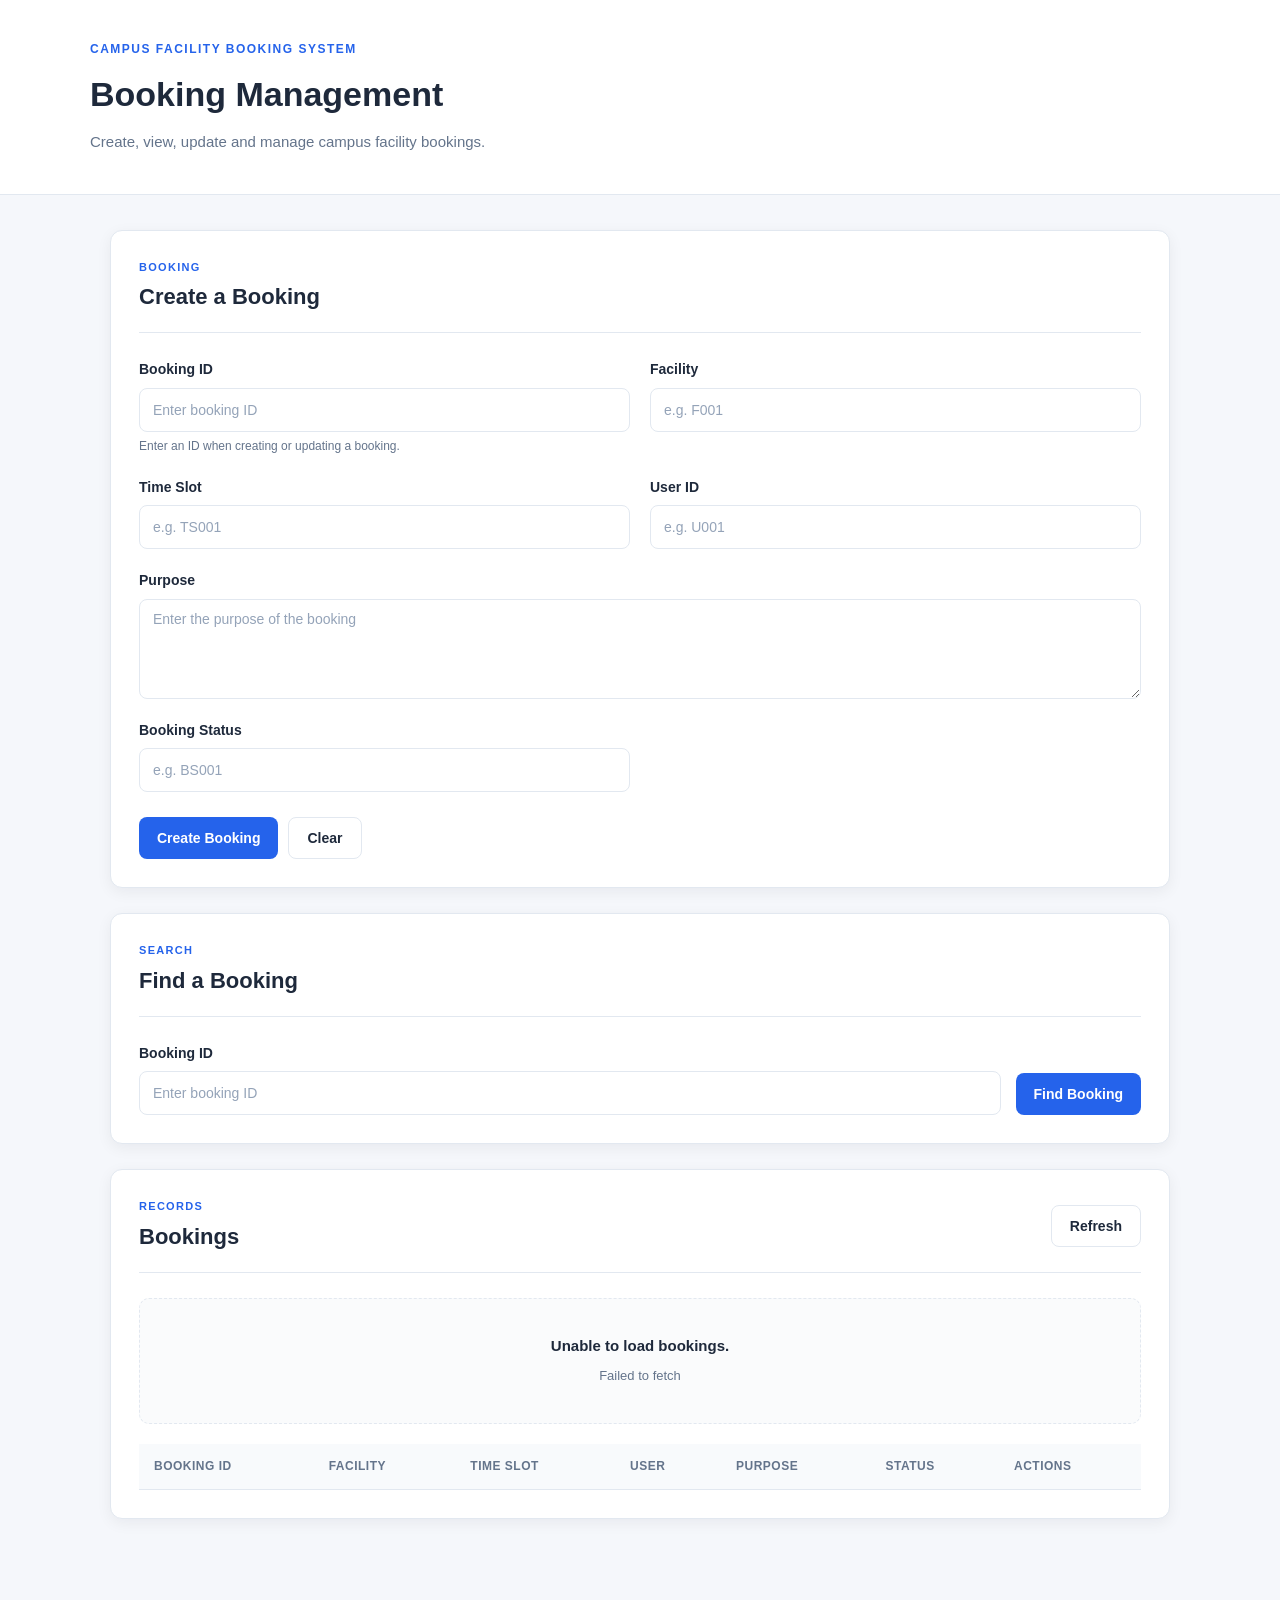
==== src/main/resources/static/booking.html @ ec916982 "Updated with Booking and Notification controller and controller test classes" ====
<!DOCTYPE html>
<html lang="en">

<head>
    <meta charset="UTF-8">
    <meta name="viewport" content="width=device-width, initial-scale=1.0">

    <title>Campus Facility Booking</title>

    <link rel="stylesheet" href="booking.css">
</head>

<body>

<!-- =========================================================
     HEADER
========================================================= -->

<header class="page-header">

    <div class="header-content">

        <div>
            <p class="eyebrow">CAMPUS FACILITY BOOKING SYSTEM</p>
            <h1>Booking Management</h1>
            <p class="subtitle">
                Create, view, update and manage campus facility bookings.
            </p>
        </div>

    </div>

</header>


<!-- =========================================================
     MAIN CONTENT
========================================================= -->

<main class="container">


    <!-- =====================================================
         CREATE / UPDATE BOOKING
    ====================================================== -->

    <section class="card">

        <div class="section-heading">

            <div>
                <p class="section-label">BOOKING</p>
                <h2 id="formTitle">Create a Booking</h2>
            </div>

            <button
                    type="button"
                    id="cancelEditButton"
                    class="secondary-button hidden">
                Cancel Edit
            </button>

        </div>


        <form id="bookingForm">

            <!-- Booking ID -->

            <div class="form-group">

                <label for="bookingId">
                    Booking ID
                </label>

                <input
                        type="text"
                        id="bookingId"
                        name="bookingId"
                        placeholder="Enter booking ID"
                        required>

                <small>
                    Enter an ID when creating or updating a booking.
                </small>

            </div>


            <!-- Facility ID -->

            <div class="form-group">

                <label for="facilityId">
                    Facility
                </label>

                <input
                        type="text"
                        id="facilityId"
                        name="facilityId"
                        placeholder="e.g. F001"
                        required>

            </div>


            <!-- Time Slot ID -->

            <div class="form-group">

                <label for="timeSlotId">
                    Time Slot
                </label>

                <input
                        type="text"
                        id="timeSlotId"
                        name="timeSlotId"
                        placeholder="e.g. TS001"
                        required>

            </div>


            <!-- User ID -->

            <div class="form-group">

                <label for="userId">
                    User ID
                </label>

                <input
                        type="text"
                        id="userId"
                        name="userId"
                        placeholder="e.g. U001"
                        required>

            </div>


            <!-- Purpose -->

            <div class="form-group">

                <label for="purpose">
                    Purpose
                </label>

                <textarea
                        id="purpose"
                        name="purpose"
                        rows="4"
                        placeholder="Enter the purpose of the booking"
                        required></textarea>

            </div>


            <!-- Booking Status -->

            <div class="form-group">

                <label for="bookingStatusId">
                    Booking Status
                </label>

                <input
                        type="text"
                        id="bookingStatusId"
                        name="bookingStatusId"
                        placeholder="e.g. BS001"
                        required>

            </div>


            <!-- Form buttons -->

            <div class="form-actions">

                <button
                        type="submit"
                        id="submitButton"
                        class="primary-button">
                    Create Booking
                </button>

                <button
                        type="button"
                        id="clearButton"
                        class="secondary-button">
                    Clear
                </button>

            </div>

        </form>

    </section>



    <!-- =====================================================
         FIND BOOKING
    ====================================================== -->

    <section class="card">

        <div class="section-heading">

            <div>
                <p class="section-label">SEARCH</p>
                <h2>Find a Booking</h2>
            </div>

        </div>


        <div class="search-row">

            <div class="form-group">

                <label for="searchBookingId">
                    Booking ID
                </label>

                <input
                        type="text"
                        id="searchBookingId"
                        placeholder="Enter booking ID">

            </div>

            <button
                    type="button"
                    id="searchButton"
                    class="primary-button">
                Find Booking
            </button>

        </div>

    </section>



    <!-- =====================================================
         BOOKING DETAILS
    ====================================================== -->

    <section
            id="bookingDetails"
            class="card hidden">

        <div class="section-heading">

            <div>
                <p class="section-label">BOOKING DETAILS</p>
                <h2>Selected Booking</h2>
            </div>

        </div>


        <div class="details-grid">

            <div class="detail-item">
                <span>Booking ID</span>
                <strong id="detailBookingId">-</strong>
            </div>

            <div class="detail-item">
                <span>Facility ID</span>
                <strong id="detailFacilityId">-</strong>
            </div>

            <div class="detail-item">
                <span>Time Slot ID</span>
                <strong id="detailTimeSlotId">-</strong>
            </div>

            <div class="detail-item">
                <span>User ID</span>
                <strong id="detailUserId">-</strong>
            </div>

            <div class="detail-item">
                <span>Purpose</span>
                <strong id="detailPurpose">-</strong>
            </div>

            <div class="detail-item">
                <span>Booking Status ID</span>
                <strong id="detailBookingStatusId">-</strong>
            </div>

        </div>

    </section>



    <!-- =====================================================
         ALL BOOKINGS
    ====================================================== -->

    <section class="card">

        <div class="section-heading">

            <div>
                <p class="section-label">RECORDS</p>
                <h2>Bookings</h2>
            </div>

            <button
                    type="button"
                    id="refreshButton"
                    class="secondary-button">
                Refresh
            </button>

        </div>


        <!-- Message displayed when there are no bookings -->

        <div
                id="emptyMessage"
                class="empty-message">

            <p>No booking selected.</p>

            <span>
                Use the form above to create a booking.
            </span>

        </div>


        <!-- Booking table -->

        <div class="table-container">

            <table>

                <thead>

                <tr>

                    <th>Booking ID</th>
                    <th>Facility</th>
                    <th>Time Slot</th>
                    <th>User</th>
                    <th>Purpose</th>
                    <th>Status</th>
                    <th>Actions</th>

                </tr>

                </thead>

                <tbody id="bookingTableBody">

                <!--
                    JavaScript will insert booking records here.
                -->

                </tbody>

            </table>

        </div>

    </section>



    <!-- =====================================================
         STATUS MESSAGE
    ====================================================== -->

    <div
            id="statusMessage"
            class="status-message hidden">

        <span id="statusText"></span>

    </div>


</main>


<!-- =========================================================
     JAVASCRIPT
========================================================= -->

<script src="booking.js"></script>

</body>

</html>
---- src/main/resources/static/booking.css ----
/* =========================================================
   GLOBAL RESET
========================================================= */

* {
    margin: 0;
    padding: 0;
    box-sizing: border-box;
}

:root {
    --primary: #2563eb;
    --primary-dark: #1d4ed8;
    --primary-light: #eff6ff;

    --success: #16a34a;
    --success-light: #f0fdf4;

    --danger: #dc2626;
    --danger-light: #fef2f2;

    --warning: #d97706;
    --warning-light: #fffbeb;

    --background: #f5f7fb;
    --card: #ffffff;

    --text: #1e293b;
    --text-light: #64748b;
    --border: #e2e8f0;

    --shadow: 0 4px 15px rgba(15, 23, 42, 0.06);
    --radius: 12px;
}

body {
    font-family: Arial, Helvetica, sans-serif;
    background: var(--background);
    color: var(--text);
    line-height: 1.6;
}


/* =========================================================
   HEADER
========================================================= */

.page-header {
    background: #ffffff;
    border-bottom: 1px solid var(--border);
    padding: 40px 20px;
}

.header-content {
    max-width: 1100px;
    margin: 0 auto;
}

.eyebrow {
    color: var(--primary);
    font-size: 12px;
    font-weight: 700;
    letter-spacing: 1.5px;
    margin-bottom: 8px;
}

.page-header h1 {
    font-size: 34px;
    font-weight: 700;
    color: var(--text);
    margin-bottom: 8px;
}

.subtitle {
    color: var(--text-light);
    font-size: 15px;
}


/* =========================================================
   MAIN CONTAINER
========================================================= */

.container {
    width: 100%;
    max-width: 1100px;
    margin: 0 auto;
    padding: 35px 20px 60px;
}


/* =========================================================
   CARDS
========================================================= */

.card {
    background: var(--card);
    border: 1px solid var(--border);
    border-radius: var(--radius);
    padding: 28px;
    margin-bottom: 25px;
    box-shadow: var(--shadow);
}


/* =========================================================
   SECTION HEADINGS
========================================================= */

.section-heading {
    display: flex;
    justify-content: space-between;
    align-items: center;
    gap: 20px;
    margin-bottom: 25px;
    padding-bottom: 18px;
    border-bottom: 1px solid var(--border);
}

.section-label {
    color: var(--primary);
    font-size: 11px;
    font-weight: 700;
    letter-spacing: 1.3px;
    margin-bottom: 3px;
}

.section-heading h2 {
    font-size: 22px;
    font-weight: 700;
    color: var(--text);
}


/* =========================================================
   FORM
========================================================= */

#bookingForm {
    display: grid;
    grid-template-columns: repeat(2, 1fr);
    gap: 20px;
}

.form-group {
    display: flex;
    flex-direction: column;
}

.form-group label {
    font-size: 14px;
    font-weight: 600;
    color: var(--text);
    margin-bottom: 7px;
}

.form-group input,
.form-group textarea {
    width: 100%;
    border: 1px solid var(--border);
    border-radius: 8px;
    padding: 11px 13px;
    font-size: 14px;
    font-family: inherit;
    color: var(--text);
    background: #ffffff;
    outline: none;
    transition: 0.2s ease;
}

.form-group input {
    height: 44px;
}

.form-group textarea {
    resize: vertical;
    min-height: 100px;
}

.form-group input::placeholder,
.form-group textarea::placeholder {
    color: #94a3b8;
}

.form-group input:focus,
.form-group textarea:focus {
    border-color: var(--primary);
    box-shadow: 0 0 0 3px rgba(37, 99, 235, 0.10);
}

.form-group small {
    color: var(--text-light);
    font-size: 12px;
    margin-top: 5px;
}


/* =========================================================
   MAKE PURPOSE FULL WIDTH
========================================================= */

#bookingForm .form-group:nth-child(5) {
    grid-column: 1 / -1;
}


/* =========================================================
   FORM ACTIONS
========================================================= */

.form-actions {
    grid-column: 1 / -1;

    display: flex;
    gap: 10px;
    margin-top: 5px;
}


/* =========================================================
   BUTTONS
========================================================= */

button {
    font-family: inherit;
    cursor: pointer;
    border: none;
}

.primary-button,
.secondary-button {
    min-height: 42px;
    padding: 0 18px;
    border-radius: 8px;
    font-size: 14px;
    font-weight: 600;
    transition: 0.2s ease;
}

.primary-button {
    background: var(--primary);
    color: white;
}

.primary-button:hover {
    background: var(--primary-dark);
    transform: translateY(-1px);
}

.secondary-button {
    background: #ffffff;
    color: var(--text);
    border: 1px solid var(--border);
}

.secondary-button:hover {
    background: #f8fafc;
    border-color: #cbd5e1;
}


/* =========================================================
   SEARCH
========================================================= */

.search-row {
    display: flex;
    align-items: flex-end;
    gap: 15px;
}

.search-row .form-group {
    flex: 1;
}

.search-row .primary-button {
    margin-bottom: 0;
    white-space: nowrap;
}


/* =========================================================
   BOOKING DETAILS
========================================================= */

.details-grid {
    display: grid;
    grid-template-columns: repeat(3, 1fr);
    gap: 15px;
}

.detail-item {
    background: #f8fafc;
    border: 1px solid var(--border);
    border-radius: 9px;
    padding: 17px;
    display: flex;
    flex-direction: column;
    gap: 5px;
}

.detail-item span {
    color: var(--text-light);
    font-size: 12px;
    font-weight: 600;
    text-transform: uppercase;
    letter-spacing: 0.5px;
}

.detail-item strong {
    color: var(--text);
    font-size: 15px;
    font-weight: 600;
    word-break: break-word;
}


/* =========================================================
   TABLE
========================================================= */

.table-container {
    width: 100%;
    overflow-x: auto;
}

table {
    width: 100%;
    border-collapse: collapse;
    min-width: 800px;
}

thead {
    background: #f8fafc;
}

th {
    text-align: left;
    padding: 13px 15px;
    font-size: 12px;
    text-transform: uppercase;
    letter-spacing: 0.5px;
    color: var(--text-light);
    font-weight: 700;
    border-bottom: 1px solid var(--border);
}

td {
    padding: 15px;
    font-size: 14px;
    color: var(--text);
    border-bottom: 1px solid var(--border);
    vertical-align: middle;
}

tbody tr {
    transition: background 0.15s ease;
}

tbody tr:hover {
    background: #f8fafc;
}

tbody tr:last-child td {
    border-bottom: none;
}


/* =========================================================
   TABLE ACTION BUTTONS
========================================================= */

table button {
    padding: 7px 11px;
    border-radius: 6px;
    font-size: 12px;
    font-weight: 600;
    margin-right: 5px;
}

.edit-button {
    background: var(--primary-light);
    color: var(--primary);
}

.edit-button:hover {
    background: #dbeafe;
}

.delete-button {
    background: var(--danger-light);
    color: var(--danger);
}

.delete-button:hover {
    background: #fee2e2;
}


/* =========================================================
   EMPTY MESSAGE
========================================================= */

.empty-message {
    text-align: center;
    padding: 35px 20px;
    border: 1px dashed var(--border);
    border-radius: 10px;
    background: #fafbfc;
    margin-bottom: 20px;
}

.empty-message p {
    color: var(--text);
    font-size: 15px;
    font-weight: 600;
    margin-bottom: 4px;
}

.empty-message span {
    color: var(--text-light);
    font-size: 13px;
}


/* =========================================================
   STATUS MESSAGE
========================================================= */

.status-message {
    padding: 14px 18px;
    border-radius: 8px;
    font-size: 14px;
    font-weight: 600;
    margin-top: 5px;
    border: 1px solid transparent;
}

.status-message.success {
    background: var(--success-light);
    color: var(--success);
    border-color: #bbf7d0;
}

.status-message.error {
    background: var(--danger-light);
    color: var(--danger);
    border-color: #fecaca;
}

.status-message.warning {
    background: var(--warning-light);
    color: var(--warning);
    border-color: #fde68a;
}


/* =========================================================
   HIDDEN ELEMENTS
========================================================= */

.hidden {
    display: none !important;
}


/* =========================================================
   EDIT MODE
========================================================= */

#cancelEditButton {
    color: var(--danger);
}

#cancelEditButton:hover {
    background: var(--danger-light);
    border-color: #fecaca;
}


/* =========================================================
   RESPONSIVE TABLET
========================================================= */

@media (max-width: 800px) {

    .page-header {
        padding: 30px 20px;
    }

    .page-header h1 {
        font-size: 28px;
    }

    #bookingForm {
        grid-template-columns: 1fr;
    }

    #bookingForm .form-group:nth-child(5) {
        grid-column: auto;
    }

    .form-actions {
        grid-column: auto;
    }

    .details-grid {
        grid-template-columns: repeat(2, 1fr);
    }

    .search-row {
        flex-direction: column;
        align-items: stretch;
    }

    .search-row .primary-button {
        width: 100%;
    }
}


/* =========================================================
   RESPONSIVE MOBILE
========================================================= */

@media (max-width: 550px) {

    .page-header {
        padding: 25px 15px;
    }

    .page-header h1 {
        font-size: 24px;
    }

    .subtitle {
        font-size: 13px;
    }

    .container {
        padding: 20px 15px 40px;
    }

    .card {
        padding: 20px;
        border-radius: 10px;
    }

    .section-heading {
        align-items: flex-start;
        flex-direction: column;
    }

    .section-heading h2 {
        font-size: 19px;
    }

    #cancelEditButton {
        width: 100%;
    }

    .form-actions {
        flex-direction: column;
    }

    .form-actions button {
        width: 100%;
    }

    .details-grid {
        grid-template-columns: 1fr;
    }

    .table-container {
        margin-left: -5px;
        margin-right: -5px;
    }
}
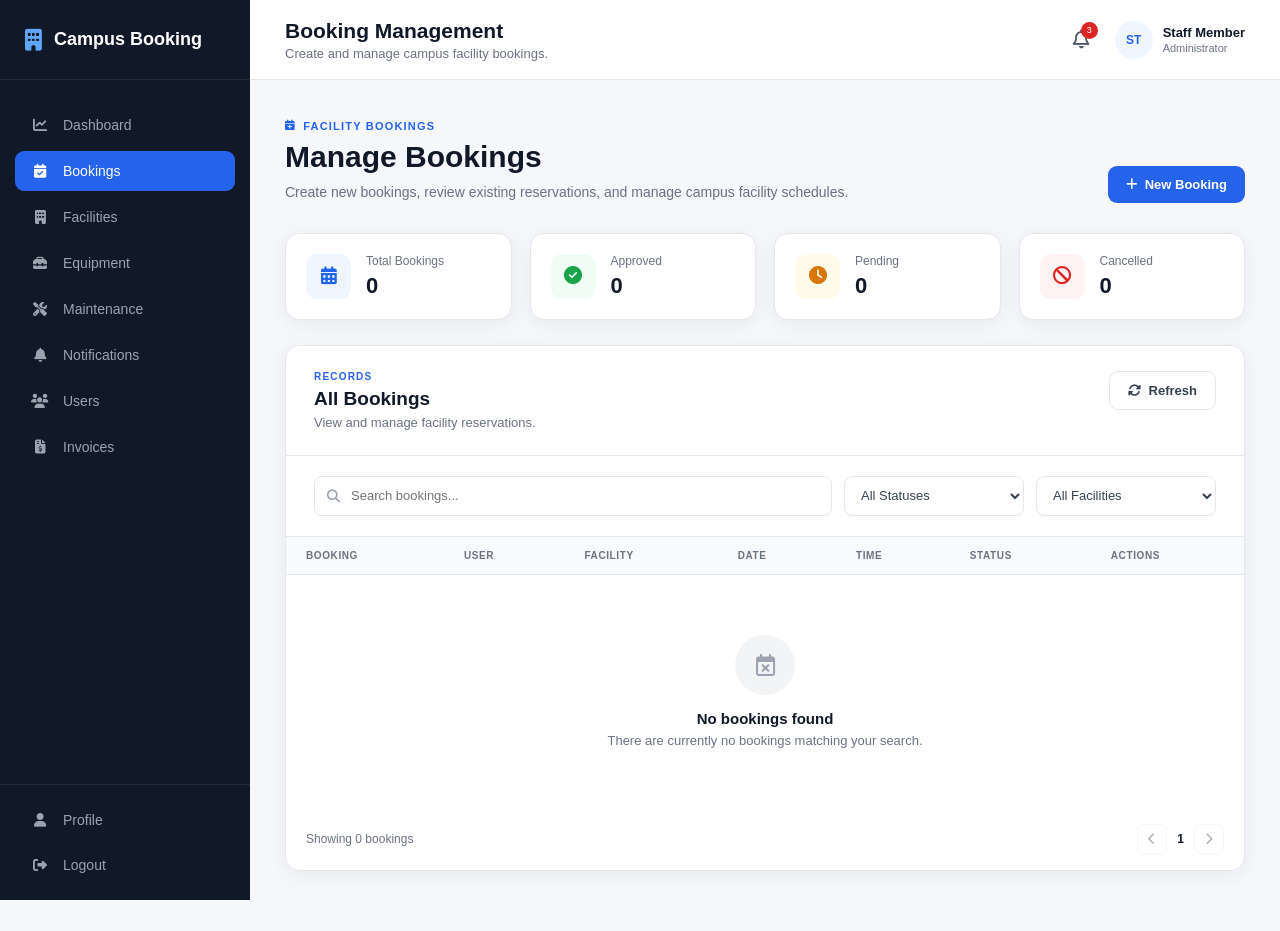
==== commit 90e78474: "updated with html pages" ====
--- a/src/main/resources/static/booking.html
+++ b/src/main/resources/static/booking.html
@@ -5,394 +5,902 @@
     <meta charset="UTF-8">
     <meta name="viewport" content="width=device-width, initial-scale=1.0">
 
-    <title>Campus Facility Booking</title>
+    <title>Booking Management | Campus Facility Booking</title>
 
     <link rel="stylesheet" href="booking.css">
+
+    <!-- Font Awesome -->
+    <link
+            rel="stylesheet"
+            href="https://cdnjs.cloudflare.com/ajax/libs/font-awesome/6.5.2/css/all.min.css">
 </head>
 
 <body>
 
+
 <!-- =========================================================
-     HEADER
+     SIDEBAR
 ========================================================= -->
 
-<header class="page-header">
-
-    <div class="header-content">
-
-        <div>
-            <p class="eyebrow">CAMPUS FACILITY BOOKING SYSTEM</p>
-            <h1>Booking Management</h1>
-            <p class="subtitle">
-                Create, view, update and manage campus facility bookings.
-            </p>
-        </div>
+<aside class="sidebar">
+
+    <div class="sidebar-logo">
+
+        <i class="fa-solid fa-building"></i>
+
+        <span>
+            Campus Booking
+        </span>
 
     </div>
 
-</header>
+
+    <nav class="sidebar-nav">
+
+        <a href="staff-dashboard.html">
+            <i class="fa-solid fa-chart-line"></i>
+            <span>Dashboard</span>
+        </a>
+
+        <a href="booking.html" class="active">
+            <i class="fa-solid fa-calendar-check"></i>
+            <span>Bookings</span>
+        </a>
+
+        <a href="facility.html">
+            <i class="fa-solid fa-building"></i>
+            <span>Facilities</span>
+        </a>
+
+        <a href="equipment.html">
+            <i class="fa-solid fa-toolbox"></i>
+            <span>Equipment</span>
+        </a>
+
+        <a href="maintenance.html">
+            <i class="fa-solid fa-screwdriver-wrench"></i>
+            <span>Maintenance</span>
+        </a>
+
+        <a href="notification.html">
+            <i class="fa-solid fa-bell"></i>
+            <span>Notifications</span>
+        </a>
+
+        <a href="user.html">
+            <i class="fa-solid fa-users"></i>
+            <span>Users</span>
+        </a>
+
+        <a href="invoice.html">
+
+            <i class="fa-solid fa-file-invoice-dollar"></i>
+
+            <span>Invoices</span>
+
+        </a>
+
+    </nav>
+
+
+    <div class="sidebar-bottom">
+
+        <a href="profile.html">
+            <i class="fa-solid fa-user"></i>
+            <span>Profile</span>
+        </a>
+
+        <a href="login.html" class="logout">
+            <i class="fa-solid fa-right-from-bracket"></i>
+            <span>Logout</span>
+        </a>
+
+    </div>
+
+</aside>
+
 
 
 <!-- =========================================================
      MAIN CONTENT
 ========================================================= -->
 
-<main class="container">
+<main class="main-content">
 
 
     <!-- =====================================================
-         CREATE / UPDATE BOOKING
+         TOP BAR
     ====================================================== -->
 
-    <section class="card">
-
-        <div class="section-heading">
-
-            <div>
-                <p class="section-label">BOOKING</p>
-                <h2 id="formTitle">Create a Booking</h2>
-            </div>
+    <header class="topbar">
+
+        <div class="topbar-left">
 
             <button
                     type="button"
-                    id="cancelEditButton"
-                    class="secondary-button hidden">
-                Cancel Edit
+                    id="mobileMenuBtn"
+                    class="mobile-menu-btn">
+
+                <i class="fa-solid fa-bars"></i>
+
             </button>
 
+
+            <div>
+
+                <h1>
+                    Booking Management
+                </h1>
+
+                <p>
+                    Create and manage campus facility bookings.
+                </p>
+
+            </div>
+
         </div>
 
 
-        <form id="bookingForm">
-
-            <!-- Booking ID -->
-
-            <div class="form-group">
-
-                <label for="bookingId">
-                    Booking ID
-                </label>
-
-                <input
-                        type="text"
-                        id="bookingId"
-                        name="bookingId"
-                        placeholder="Enter booking ID"
-                        required>
-
-                <small>
-                    Enter an ID when creating or updating a booking.
-                </small>
-
-            </div>
-
-
-            <!-- Facility ID -->
-
-            <div class="form-group">
-
-                <label for="facilityId">
-                    Facility
-                </label>
-
-                <input
-                        type="text"
-                        id="facilityId"
-                        name="facilityId"
-                        placeholder="e.g. F001"
-                        required>
-
-            </div>
-
-
-            <!-- Time Slot ID -->
-
-            <div class="form-group">
-
-                <label for="timeSlotId">
-                    Time Slot
-                </label>
-
-                <input
-                        type="text"
-                        id="timeSlotId"
-                        name="timeSlotId"
-                        placeholder="e.g. TS001"
-                        required>
-
-            </div>
-
-
-            <!-- User ID -->
-
-            <div class="form-group">
-
-                <label for="userId">
-                    User ID
-                </label>
-
-                <input
-                        type="text"
-                        id="userId"
-                        name="userId"
-                        placeholder="e.g. U001"
-                        required>
-
-            </div>
-
-
-            <!-- Purpose -->
-
-            <div class="form-group">
-
-                <label for="purpose">
-                    Purpose
-                </label>
-
-                <textarea
-                        id="purpose"
-                        name="purpose"
-                        rows="4"
-                        placeholder="Enter the purpose of the booking"
-                        required></textarea>
-
-            </div>
-
-
-            <!-- Booking Status -->
-
-            <div class="form-group">
-
-                <label for="bookingStatusId">
-                    Booking Status
-                </label>
-
-                <input
-                        type="text"
-                        id="bookingStatusId"
-                        name="bookingStatusId"
-                        placeholder="e.g. BS001"
-                        required>
-
-            </div>
-
-
-            <!-- Form buttons -->
-
-            <div class="form-actions">
-
-                <button
-                        type="submit"
-                        id="submitButton"
-                        class="primary-button">
-                    Create Booking
-                </button>
+        <div class="topbar-actions">
+
+            <button
+                    type="button"
+                    class="notification-icon"
+                    onclick="window.location.href='notification.html'">
+
+                <i class="fa-regular fa-bell"></i>
+
+                <span class="notification-count">
+                    3
+                </span>
+
+            </button>
+
+
+            <div class="staff-profile">
+
+                <div class="staff-avatar">
+                    ST
+                </div>
+
+                <div class="staff-info">
+
+                    <strong>
+                        Staff Member
+                    </strong>
+
+                    <span>
+                        Administrator
+                    </span>
+
+                </div>
+
+            </div>
+
+        </div>
+
+    </header>
+
+
+
+    <!-- =====================================================
+         PAGE
+    ====================================================== -->
+
+    <section class="booking-page">
+
+
+        <!-- =================================================
+             PAGE HEADER
+        ================================================== -->
+
+        <div class="page-header">
+
+            <div>
+
+                <span class="page-eyebrow">
+
+                    <i class="fa-solid fa-calendar-plus"></i>
+
+                    FACILITY BOOKINGS
+
+                </span>
+
+                <h2>
+                    Manage Bookings
+                </h2>
+
+                <p>
+                    Create new bookings, review existing reservations,
+                    and manage campus facility schedules.
+                </p>
+
+            </div>
+
+
+            <button
+                    type="button"
+                    id="newBookingBtn"
+                    class="primary-btn">
+
+                <i class="fa-solid fa-plus"></i>
+
+                New Booking
+
+            </button>
+
+        </div>
+
+
+
+        <!-- =================================================
+             STATISTICS
+        ================================================== -->
+
+        <div class="booking-stats">
+
+            <div class="stat-card">
+
+                <div class="stat-icon blue">
+
+                    <i class="fa-solid fa-calendar-days"></i>
+
+                </div>
+
+                <div>
+
+                    <span>Total Bookings</span>
+
+                    <strong id="totalBookings">
+                        0
+                    </strong>
+
+                </div>
+
+            </div>
+
+
+            <div class="stat-card">
+
+                <div class="stat-icon green">
+
+                    <i class="fa-solid fa-circle-check"></i>
+
+                </div>
+
+                <div>
+
+                    <span>Approved</span>
+
+                    <strong id="approvedBookings">
+                        0
+                    </strong>
+
+                </div>
+
+            </div>
+
+
+            <div class="stat-card">
+
+                <div class="stat-icon orange">
+
+                    <i class="fa-solid fa-clock"></i>
+
+                </div>
+
+                <div>
+
+                    <span>Pending</span>
+
+                    <strong id="pendingBookings">
+                        0
+                    </strong>
+
+                </div>
+
+            </div>
+
+
+            <div class="stat-card">
+
+                <div class="stat-icon red">
+
+                    <i class="fa-solid fa-ban"></i>
+
+                </div>
+
+                <div>
+
+                    <span>Cancelled</span>
+
+                    <strong id="cancelledBookings">
+                        0
+                    </strong>
+
+                </div>
+
+            </div>
+
+        </div>
+
+
+
+        <!-- =================================================
+             CREATE BOOKING FORM
+        ================================================== -->
+
+        <section
+                id="bookingFormSection"
+                class="booking-card hidden">
+
+            <div class="card-header">
+
+                <div>
+
+                    <span class="card-eyebrow">
+                        NEW RESERVATION
+                    </span>
+
+                    <h3 id="formTitle">
+                        Create a Booking
+                    </h3>
+
+                    <p>
+                        Complete the details below to reserve a facility.
+                    </p>
+
+                </div>
+
 
                 <button
                         type="button"
-                        id="clearButton"
-                        class="secondary-button">
-                    Clear
+                        id="closeFormBtn"
+                        class="close-btn">
+
+                    <i class="fa-solid fa-xmark"></i>
+
                 </button>
 
             </div>
 
-        </form>
+
+            <form id="bookingForm">
+
+
+                <!-- =========================================
+                     USER
+                ========================================== -->
+
+                <div class="form-group">
+
+                    <label for="userId">
+                        Booking For
+                        <span>*</span>
+                    </label>
+
+                    <select
+                            id="userId"
+                            name="userId"
+                            required>
+
+                        <option value="">
+                            Select a user
+                        </option>
+
+                        <!--
+                            JavaScript will populate users
+                            from the backend.
+                        -->
+
+                    </select>
+
+                    <small>
+                        Select the student or staff member making the booking.
+                    </small>
+
+                </div>
+
+
+
+                <!-- =========================================
+                     FACILITY
+                ========================================== -->
+
+                <div class="form-group">
+
+                    <label for="facilityId">
+                        Facility
+                        <span>*</span>
+                    </label>
+
+                    <select
+                            id="facilityId"
+                            name="facilityId"
+                            required>
+
+                        <option value="">
+                            Select a facility
+                        </option>
+
+                    </select>
+
+                </div>
+
+
+
+                <!-- =========================================
+                     DATE
+                ========================================== -->
+
+                <div class="form-group">
+
+                    <label for="bookingDate">
+                        Date
+                        <span>*</span>
+                    </label>
+
+                    <input
+                            type="date"
+                            id="bookingDate"
+                            name="bookingDate"
+                            required>
+
+                </div>
+
+
+
+                <!-- =========================================
+                     TIME SLOT
+                ========================================== -->
+
+                <div class="form-group">
+
+                    <label for="timeSlotId">
+                        Time Slot
+                        <span>*</span>
+                    </label>
+
+                    <select
+                            id="timeSlotId"
+                            name="timeSlotId"
+                            required>
+
+                        <option value="">
+                            Select a time slot
+                        </option>
+
+                    </select>
+
+                    <small>
+                        Available time slots will appear here.
+                    </small>
+
+                </div>
+
+
+
+                <!-- =========================================
+                     PURPOSE
+                ========================================== -->
+
+                <div class="form-group full-width">
+
+                    <label for="purpose">
+                        Purpose of Booking
+                        <span>*</span>
+                    </label>
+
+                    <textarea
+                            id="purpose"
+                            name="purpose"
+                            rows="4"
+                            maxlength="500"
+                            placeholder="Explain the purpose of this booking..."
+                            required></textarea>
+
+                    <small
+                            id="purposeCount">
+                        0 / 500
+                    </small>
+
+                </div>
+
+
+
+                <!-- =========================================
+                     ACTIONS
+                ========================================== -->
+
+                <div class="form-actions">
+
+                    <button
+                            type="button"
+                            id="cancelBookingBtn"
+                            class="secondary-btn">
+
+                        Cancel
+
+                    </button>
+
+
+                    <button
+                            type="submit"
+                            id="submitBookingBtn"
+                            class="primary-btn">
+
+                        <i class="fa-solid fa-calendar-check"></i>
+
+                        Create Booking
+
+                    </button>
+
+                </div>
+
+            </form>
+
+        </section>
+
+
+
+        <!-- =================================================
+             BOOKINGS LIST
+        ================================================== -->
+
+        <section class="booking-card">
+
+
+            <!-- Card header -->
+
+            <div class="card-header booking-list-header">
+
+                <div>
+
+                    <span class="card-eyebrow">
+                        RECORDS
+                    </span>
+
+                    <h3>
+                        All Bookings
+                    </h3>
+
+                    <p>
+                        View and manage facility reservations.
+                    </p>
+
+                </div>
+
+
+                <button
+                        type="button"
+                        id="refreshBtn"
+                        class="secondary-btn">
+
+                    <i class="fa-solid fa-rotate"></i>
+
+                    Refresh
+
+                </button>
+
+            </div>
+
+
+
+            <!-- Filters -->
+
+            <div class="booking-filters">
+
+                <div class="search-box">
+
+                    <i class="fa-solid fa-magnifying-glass"></i>
+
+                    <input
+                            type="text"
+                            id="bookingSearch"
+                            placeholder="Search bookings...">
+
+                </div>
+
+
+                <select id="statusFilter">
+
+                    <option value="all">
+                        All Statuses
+                    </option>
+
+                    <option value="approved">
+                        Approved
+                    </option>
+
+                    <option value="pending">
+                        Pending
+                    </option>
+
+                    <option value="cancelled">
+                        Cancelled
+                    </option>
+
+                </select>
+
+
+                <select id="facilityFilter">
+
+                    <option value="all">
+                        All Facilities
+                    </option>
+
+                </select>
+
+            </div>
+
+
+
+            <!-- Table -->
+
+            <div class="table-container">
+
+                <table class="booking-table">
+
+                    <thead>
+
+                    <tr>
+
+                        <th>
+                            Booking
+                        </th>
+
+                        <th>
+                            User
+                        </th>
+
+                        <th>
+                            Facility
+                        </th>
+
+                        <th>
+                            Date
+                        </th>
+
+                        <th>
+                            Time
+                        </th>
+
+                        <th>
+                            Status
+                        </th>
+
+                        <th>
+                            Actions
+                        </th>
+
+                    </tr>
+
+                    </thead>
+
+
+                    <tbody id="bookingTableBody">
+
+                    <!-- JavaScript inserts bookings here -->
+
+                    </tbody>
+
+                </table>
+
+
+                <!-- Empty state -->
+
+                <div
+                        id="emptyState"
+                        class="empty-state">
+
+                    <div class="empty-icon">
+
+                        <i class="fa-regular fa-calendar-xmark"></i>
+
+                    </div>
+
+                    <h4>
+                        No bookings found
+                    </h4>
+
+                    <p>
+                        There are currently no bookings matching your search.
+                    </p>
+
+                </div>
+
+            </div>
+
+
+
+            <!-- Table footer -->
+
+            <div class="table-footer">
+
+                <span id="bookingCount">
+                    Showing 0 bookings
+                </span>
+
+
+                <div class="pagination">
+
+                    <button
+                            type="button"
+                            id="previousPage"
+                            class="pagination-btn"
+                            disabled>
+
+                        <i class="fa-solid fa-chevron-left"></i>
+
+                    </button>
+
+
+                    <span id="currentPage">
+                        1
+                    </span>
+
+
+                    <button
+                            type="button"
+                            id="nextPage"
+                            class="pagination-btn"
+                            disabled>
+
+                        <i class="fa-solid fa-chevron-right"></i>
+
+                    </button>
+
+                </div>
+
+            </div>
+
+        </section>
+
 
     </section>
 
-
-
-    <!-- =====================================================
-         FIND BOOKING
-    ====================================================== -->
-
-    <section class="card">
-
-        <div class="section-heading">
+</main>
+
+
+
+<!-- =========================================================
+     VIEW BOOKING MODAL
+========================================================= -->
+
+<div
+        id="viewBookingModal"
+        class="modal-overlay">
+
+    <div class="booking-modal">
+
+
+        <div class="modal-header">
 
             <div>
-                <p class="section-label">SEARCH</p>
-                <h2>Find a Booking</h2>
-            </div>
-
-        </div>
-
-
-        <div class="search-row">
-
-            <div class="form-group">
-
-                <label for="searchBookingId">
-                    Booking ID
-                </label>
-
-                <input
-                        type="text"
-                        id="searchBookingId"
-                        placeholder="Enter booking ID">
-
-            </div>
+
+                <span class="card-eyebrow">
+                    BOOKING DETAILS
+                </span>
+
+                <h3>
+                    Booking Information
+                </h3>
+
+            </div>
+
 
             <button
                     type="button"
-                    id="searchButton"
-                    class="primary-button">
-                Find Booking
+                    id="closeViewModalBtn"
+                    class="close-btn">
+
+                <i class="fa-solid fa-xmark"></i>
+
             </button>
 
         </div>
 
-    </section>
-
-
-
-    <!-- =====================================================
-         BOOKING DETAILS
-    ====================================================== -->
-
-    <section
-            id="bookingDetails"
-            class="card hidden">
-
-        <div class="section-heading">
-
-            <div>
-                <p class="section-label">BOOKING DETAILS</p>
-                <h2>Selected Booking</h2>
-            </div>
+
+        <div class="booking-details">
+
+
+            <div class="detail-item">
+
+                <span>
+                    Booking ID
+                </span>
+
+                <strong id="viewBookingId">
+                    -
+                </strong>
+
+            </div>
+
+
+            <div class="detail-item">
+
+                <span>
+                    User
+                </span>
+
+                <strong id="viewUser">
+                    -
+                </strong>
+
+            </div>
+
+
+            <div class="detail-item">
+
+                <span>
+                    Facility
+                </span>
+
+                <strong id="viewFacility">
+                    -
+                </strong>
+
+            </div>
+
+
+            <div class="detail-item">
+
+                <span>
+                    Date
+                </span>
+
+                <strong id="viewDate">
+                    -
+                </strong>
+
+            </div>
+
+
+            <div class="detail-item">
+
+                <span>
+                    Time
+                </span>
+
+                <strong id="viewTime">
+                    -
+                </strong>
+
+            </div>
+
+
+            <div class="detail-item">
+
+                <span>
+                    Status
+                </span>
+
+                <strong id="viewStatus">
+                    -
+                </strong>
+
+            </div>
+
+
+            <div class="detail-purpose">
+
+                <span>
+                    Purpose
+                </span>
+
+                <p id="viewPurpose">
+                    -
+                </p>
+
+            </div>
+
 
         </div>
 
-
-        <div class="details-grid">
-
-            <div class="detail-item">
-                <span>Booking ID</span>
-                <strong id="detailBookingId">-</strong>
-            </div>
-
-            <div class="detail-item">
-                <span>Facility ID</span>
-                <strong id="detailFacilityId">-</strong>
-            </div>
-
-            <div class="detail-item">
-                <span>Time Slot ID</span>
-                <strong id="detailTimeSlotId">-</strong>
-            </div>
-
-            <div class="detail-item">
-                <span>User ID</span>
-                <strong id="detailUserId">-</strong>
-            </div>
-
-            <div class="detail-item">
-                <span>Purpose</span>
-                <strong id="detailPurpose">-</strong>
-            </div>
-
-            <div class="detail-item">
-                <span>Booking Status ID</span>
-                <strong id="detailBookingStatusId">-</strong>
-            </div>
-
-        </div>
-
-    </section>
-
-
-
-    <!-- =====================================================
-         ALL BOOKINGS
-    ====================================================== -->
-
-    <section class="card">
-
-        <div class="section-heading">
-
-            <div>
-                <p class="section-label">RECORDS</p>
-                <h2>Bookings</h2>
-            </div>
-
-            <button
-                    type="button"
-                    id="refreshButton"
-                    class="secondary-button">
-                Refresh
-            </button>
-
-        </div>
-
-
-        <!-- Message displayed when there are no bookings -->
-
-        <div
-                id="emptyMessage"
-                class="empty-message">
-
-            <p>No booking selected.</p>
-
-            <span>
-                Use the form above to create a booking.
-            </span>
-
-        </div>
-
-
-        <!-- Booking table -->
-
-        <div class="table-container">
-
-            <table>
-
-                <thead>
-
-                <tr>
-
-                    <th>Booking ID</th>
-                    <th>Facility</th>
-                    <th>Time Slot</th>
-                    <th>User</th>
-                    <th>Purpose</th>
-                    <th>Status</th>
-                    <th>Actions</th>
-
-                </tr>
-
-                </thead>
-
-                <tbody id="bookingTableBody">
-
-                <!--
-                    JavaScript will insert booking records here.
-                -->
-
-                </tbody>
-
-            </table>
-
-        </div>
-
-    </section>
-
-
-
-    <!-- =====================================================
-         STATUS MESSAGE
-    ====================================================== -->
-
-    <div
-            id="statusMessage"
-            class="status-message hidden">
-
-        <span id="statusText"></span>
-
     </div>
 
-
-</main>
+</div>
+
 
 
 <!-- =========================================================
--- a/src/main/resources/static/booking.css
+++ b/src/main/resources/static/booking.css
@@ -1,5 +1,5 @@
 /* =========================================================
-   GLOBAL RESET
+   RESET
 ========================================================= */
 
 * {
@@ -8,7 +8,40 @@
     box-sizing: border-box;
 }
 
+html {
+    scroll-behavior: smooth;
+}
+
+body {
+    font-family: "Segoe UI", Arial, sans-serif;
+    background: #f5f7fb;
+    color: #1f2937;
+    min-height: 100vh;
+}
+
+button,
+input,
+select,
+textarea {
+    font: inherit;
+}
+
+button {
+    cursor: pointer;
+}
+
+a {
+    text-decoration: none;
+    color: inherit;
+}
+
+
+/* =========================================================
+   VARIABLES
+========================================================= */
+
 :root {
+
     --primary: #2563eb;
     --primary-dark: #1d4ed8;
     --primary-light: #eff6ff;
@@ -16,563 +49,1476 @@
     --success: #16a34a;
     --success-light: #f0fdf4;
 
+    --warning: #d97706;
+    --warning-light: #fffbeb;
+
     --danger: #dc2626;
     --danger-light: #fef2f2;
 
-    --warning: #d97706;
-    --warning-light: #fffbeb;
+    --sidebar: #111827;
+    --sidebar-hover: #1f2937;
+
+    --white: #ffffff;
 
     --background: #f5f7fb;
-    --card: #ffffff;
-
-    --text: #1e293b;
-    --text-light: #64748b;
-    --border: #e2e8f0;
-
-    --shadow: 0 4px 15px rgba(15, 23, 42, 0.06);
-    --radius: 12px;
-}
-
-body {
-    font-family: Arial, Helvetica, sans-serif;
-    background: var(--background);
-    color: var(--text);
-    line-height: 1.6;
-}
-
-
-/* =========================================================
-   HEADER
-========================================================= */
-
-.page-header {
-    background: #ffffff;
+    --border: #e5e7eb;
+
+    --text-dark: #111827;
+    --text: #374151;
+    --text-light: #6b7280;
+
+    --shadow:
+        0 4px 20px rgba(15, 23, 42, 0.06);
+
+    --radius: 14px;
+}
+
+
+/* =========================================================
+   SIDEBAR
+========================================================= */
+
+.sidebar {
+    position: fixed;
+    left: 0;
+    top: 0;
+
+    width: 250px;
+    height: 100vh;
+
+    background: var(--sidebar);
+    color: white;
+
+    display: flex;
+    flex-direction: column;
+
+    z-index: 1000;
+}
+
+
+/* Logo */
+
+.sidebar-logo {
+    height: 80px;
+
+    display: flex;
+    align-items: center;
+
+    gap: 12px;
+
+    padding: 0 25px;
+
+    font-size: 18px;
+    font-weight: 700;
+
+    border-bottom: 1px solid rgba(255, 255, 255, 0.08);
+}
+
+.sidebar-logo i {
+    font-size: 22px;
+    color: #60a5fa;
+}
+
+
+/* Navigation */
+
+.sidebar-nav {
+    padding: 25px 15px;
+
+    display: flex;
+    flex-direction: column;
+
+    gap: 6px;
+}
+
+.sidebar-nav a,
+.sidebar-bottom a {
+
+    display: flex;
+    align-items: center;
+
+    gap: 13px;
+
+    padding: 12px 15px;
+
+    border-radius: 9px;
+
+    color: #9ca3af;
+
+    font-size: 14px;
+
+    transition: 0.2s ease;
+}
+
+.sidebar-nav a:hover,
+.sidebar-bottom a:hover {
+
+    background: var(--sidebar-hover);
+
+    color: white;
+}
+
+.sidebar-nav a.active {
+
+    background: var(--primary);
+
+    color: white;
+}
+
+.sidebar-nav i,
+.sidebar-bottom i {
+    width: 20px;
+    text-align: center;
+}
+
+
+/* Sidebar bottom */
+
+.sidebar-bottom {
+
+    margin-top: auto;
+
+    padding: 15px;
+
+    border-top: 1px solid rgba(255, 255, 255, 0.08);
+
+    display: flex;
+    flex-direction: column;
+
+    gap: 5px;
+}
+
+.sidebar-bottom .logout:hover {
+    background: rgba(220, 38, 38, 0.15);
+    color: #f87171;
+}
+
+
+/* =========================================================
+   MAIN CONTENT
+========================================================= */
+
+.main-content {
+
+    margin-left: 250px;
+
+    min-height: 100vh;
+}
+
+
+/* =========================================================
+   TOPBAR
+========================================================= */
+
+.topbar {
+
+    height: 80px;
+
+    background: white;
+
     border-bottom: 1px solid var(--border);
-    padding: 40px 20px;
-}
-
-.header-content {
-    max-width: 1100px;
-    margin: 0 auto;
-}
-
-.eyebrow {
+
+    padding: 0 35px;
+
+    display: flex;
+    align-items: center;
+    justify-content: space-between;
+}
+
+.topbar-left {
+    display: flex;
+    align-items: center;
+
+    gap: 15px;
+}
+
+.topbar-left h1 {
+
+    font-size: 21px;
+
+    color: var(--text-dark);
+
+    margin-bottom: 3px;
+}
+
+.topbar-left p {
+
+    font-size: 13px;
+
+    color: var(--text-light);
+}
+
+
+/* Topbar actions */
+
+.topbar-actions {
+
+    display: flex;
+    align-items: center;
+
+    gap: 25px;
+}
+
+
+/* Notification */
+
+.notification-icon {
+
+    position: relative;
+
+    border: none;
+
+    background: transparent;
+
+    color: #4b5563;
+
+    font-size: 19px;
+}
+
+.notification-count {
+
+    position: absolute;
+
+    top: -7px;
+    right: -8px;
+
+    width: 17px;
+    height: 17px;
+
+    display: flex;
+    align-items: center;
+    justify-content: center;
+
+    background: var(--danger);
+
+    color: white;
+
+    font-size: 9px;
+
+    border-radius: 50%;
+}
+
+
+/* Profile */
+
+.staff-profile {
+
+    display: flex;
+    align-items: center;
+
+    gap: 10px;
+}
+
+.staff-avatar {
+
+    width: 38px;
+    height: 38px;
+
+    border-radius: 50%;
+
+    background: var(--primary-light);
+
     color: var(--primary);
+
+    display: flex;
+    align-items: center;
+    justify-content: center;
+
     font-size: 12px;
     font-weight: 700;
-    letter-spacing: 1.5px;
+}
+
+.staff-info {
+
+    display: flex;
+    flex-direction: column;
+}
+
+.staff-info strong {
+
+    font-size: 13px;
+
+    color: var(--text-dark);
+}
+
+.staff-info span {
+
+    font-size: 11px;
+
+    color: var(--text-light);
+
+    margin-top: 2px;
+}
+
+
+/* Mobile menu */
+
+.mobile-menu-btn {
+
+    display: none;
+
+    border: none;
+
+    background: transparent;
+
+    font-size: 20px;
+
+    color: var(--text-dark);
+}
+
+
+/* =========================================================
+   BOOKING PAGE
+========================================================= */
+
+.booking-page {
+
+    padding: 35px;
+}
+
+
+/* =========================================================
+   PAGE HEADER
+========================================================= */
+
+.page-header {
+
+    display: flex;
+
+    align-items: flex-end;
+
+    justify-content: space-between;
+
+    gap: 25px;
+
+    margin-bottom: 30px;
+}
+
+.page-eyebrow {
+
+    display: inline-flex;
+
+    align-items: center;
+
+    gap: 7px;
+
+    color: var(--primary);
+
+    font-size: 11px;
+
+    font-weight: 700;
+
+    letter-spacing: 1.2px;
+
     margin-bottom: 8px;
 }
 
-.page-header h1 {
-    font-size: 34px;
+.page-header h2 {
+
+    font-size: 30px;
+
+    color: var(--text-dark);
+
+    margin-bottom: 7px;
+}
+
+.page-header p {
+
+    color: var(--text-light);
+
+    font-size: 14px;
+
+    max-width: 600px;
+
+    line-height: 1.6;
+}
+
+
+/* =========================================================
+   BUTTONS
+========================================================= */
+
+.primary-btn,
+.secondary-btn {
+
+    border: none;
+
+    border-radius: 9px;
+
+    padding: 11px 18px;
+
+    font-size: 13px;
+
+    font-weight: 600;
+
+    display: inline-flex;
+
+    align-items: center;
+
+    justify-content: center;
+
+    gap: 8px;
+
+    transition: 0.2s ease;
+}
+
+.primary-btn {
+
+    background: var(--primary);
+
+    color: white;
+}
+
+.primary-btn:hover {
+
+    background: var(--primary-dark);
+
+    transform: translateY(-1px);
+}
+
+.secondary-btn {
+
+    background: white;
+
+    color: var(--text);
+
+    border: 1px solid var(--border);
+}
+
+.secondary-btn:hover {
+
+    background: #f9fafb;
+
+    border-color: #d1d5db;
+}
+
+.close-btn {
+
+    width: 36px;
+    height: 36px;
+
+    border: none;
+
+    background: #f3f4f6;
+
+    color: #6b7280;
+
+    border-radius: 8px;
+
+    display: flex;
+
+    align-items: center;
+    justify-content: center;
+
+    transition: 0.2s ease;
+}
+
+.close-btn:hover {
+
+    background: #e5e7eb;
+
+    color: var(--text-dark);
+}
+
+
+/* =========================================================
+   STATISTICS
+========================================================= */
+
+.booking-stats {
+
+    display: grid;
+
+    grid-template-columns: repeat(4, 1fr);
+
+    gap: 18px;
+
+    margin-bottom: 25px;
+}
+
+.stat-card {
+
+    background: white;
+
+    border: 1px solid var(--border);
+
+    border-radius: var(--radius);
+
+    padding: 20px;
+
+    display: flex;
+
+    align-items: center;
+
+    gap: 15px;
+
+    box-shadow: var(--shadow);
+}
+
+.stat-icon {
+
+    width: 45px;
+    height: 45px;
+
+    border-radius: 11px;
+
+    display: flex;
+
+    align-items: center;
+    justify-content: center;
+
+    font-size: 18px;
+}
+
+.stat-icon.blue {
+
+    background: var(--primary-light);
+
+    color: var(--primary);
+}
+
+.stat-icon.green {
+
+    background: var(--success-light);
+
+    color: var(--success);
+}
+
+.stat-icon.orange {
+
+    background: var(--warning-light);
+
+    color: var(--warning);
+}
+
+.stat-icon.red {
+
+    background: var(--danger-light);
+
+    color: var(--danger);
+}
+
+.stat-card span {
+
+    display: block;
+
+    font-size: 12px;
+
+    color: var(--text-light);
+
+    margin-bottom: 5px;
+}
+
+.stat-card strong {
+
+    font-size: 22px;
+
+    color: var(--text-dark);
+}
+
+
+/* =========================================================
+   CARDS
+========================================================= */
+
+.booking-card {
+
+    background: white;
+
+    border: 1px solid var(--border);
+
+    border-radius: var(--radius);
+
+    box-shadow: var(--shadow);
+
+    margin-bottom: 25px;
+
+    overflow: hidden;
+}
+
+
+/* =========================================================
+   CARD HEADER
+========================================================= */
+
+.card-header {
+
+    padding: 25px 28px;
+
+    border-bottom: 1px solid var(--border);
+
+    display: flex;
+
+    justify-content: space-between;
+
+    align-items: flex-start;
+
+    gap: 20px;
+}
+
+.card-eyebrow {
+
+    display: block;
+
+    font-size: 10px;
+
+    letter-spacing: 1.2px;
+
     font-weight: 700;
+
+    color: var(--primary);
+
+    margin-bottom: 6px;
+}
+
+.card-header h3 {
+
+    font-size: 19px;
+
+    color: var(--text-dark);
+
+    margin-bottom: 5px;
+}
+
+.card-header p {
+
+    color: var(--text-light);
+
+    font-size: 13px;
+}
+
+
+/* =========================================================
+   BOOKING FORM
+========================================================= */
+
+#bookingForm {
+
+    padding: 28px;
+
+    display: grid;
+
+    grid-template-columns: repeat(2, 1fr);
+
+    gap: 22px;
+}
+
+.form-group {
+
+    display: flex;
+
+    flex-direction: column;
+
+    gap: 7px;
+}
+
+.form-group.full-width {
+
+    grid-column: 1 / -1;
+}
+
+.form-group label {
+
+    font-size: 13px;
+
+    font-weight: 600;
+
     color: var(--text);
-    margin-bottom: 8px;
-}
-
-.subtitle {
+}
+
+.form-group label span {
+
+    color: var(--danger);
+}
+
+.form-group input,
+.form-group select,
+.form-group textarea {
+
+    width: 100%;
+
+    border: 1px solid #d1d5db;
+
+    border-radius: 8px;
+
+    padding: 11px 13px;
+
+    color: var(--text-dark);
+
+    background: white;
+
+    outline: none;
+
+    font-size: 13px;
+
+    transition: 0.2s ease;
+}
+
+.form-group input:focus,
+.form-group select:focus,
+.form-group textarea:focus {
+
+    border-color: var(--primary);
+
+    box-shadow:
+        0 0 0 3px rgba(37, 99, 235, 0.08);
+}
+
+.form-group textarea {
+
+    resize: vertical;
+
+    min-height: 100px;
+}
+
+.form-group small {
+
+    font-size: 11px;
+
     color: var(--text-light);
+}
+
+
+/* =========================================================
+   FORM ACTIONS
+========================================================= */
+
+.form-actions {
+
+    grid-column: 1 / -1;
+
+    display: flex;
+
+    justify-content: flex-end;
+
+    gap: 10px;
+
+    padding-top: 8px;
+
+    border-top: 1px solid var(--border);
+}
+
+
+/* =========================================================
+   FILTERS
+========================================================= */
+
+.booking-filters {
+
+    padding: 20px 28px;
+
+    display: grid;
+
+    grid-template-columns: 1fr 180px 180px;
+
+    gap: 12px;
+
+    border-bottom: 1px solid var(--border);
+}
+
+.search-box {
+
+    position: relative;
+}
+
+.search-box i {
+
+    position: absolute;
+
+    left: 13px;
+
+    top: 50%;
+
+    transform: translateY(-50%);
+
+    color: #9ca3af;
+
+    font-size: 13px;
+}
+
+.search-box input,
+.booking-filters select {
+
+    width: 100%;
+
+    height: 40px;
+
+    border: 1px solid var(--border);
+
+    border-radius: 8px;
+
+    padding: 0 12px;
+
+    outline: none;
+
+    background: white;
+
+    font-size: 13px;
+
+    color: var(--text);
+}
+
+.search-box input {
+
+    padding-left: 36px;
+}
+
+.search-box input:focus,
+.booking-filters select:focus {
+
+    border-color: var(--primary);
+}
+
+
+/* =========================================================
+   TABLE
+========================================================= */
+
+.table-container {
+
+    width: 100%;
+
+    overflow-x: auto;
+}
+
+.booking-table {
+
+    width: 100%;
+
+    border-collapse: collapse;
+
+    min-width: 850px;
+}
+
+.booking-table th {
+
+    background: #f9fafb;
+
+    color: var(--text-light);
+
+    text-align: left;
+
+    padding: 13px 20px;
+
+    font-size: 10px;
+
+    font-weight: 700;
+
+    text-transform: uppercase;
+
+    letter-spacing: 0.6px;
+
+    border-bottom: 1px solid var(--border);
+}
+
+.booking-table td {
+
+    padding: 16px 20px;
+
+    border-bottom: 1px solid #f0f1f3;
+
+    font-size: 13px;
+
+    color: var(--text);
+}
+
+.booking-table tbody tr {
+
+    transition: 0.15s ease;
+}
+
+.booking-table tbody tr:hover {
+
+    background: #fafbfc;
+}
+
+
+/* Booking ID */
+
+.booking-id {
+
+    font-weight: 700;
+
+    color: var(--text-dark);
+}
+
+
+/* =========================================================
+   STATUS BADGES
+========================================================= */
+
+.status-badge {
+
+    display: inline-flex;
+
+    align-items: center;
+
+    gap: 6px;
+
+    padding: 5px 9px;
+
+    border-radius: 20px;
+
+    font-size: 10px;
+
+    font-weight: 700;
+
+    text-transform: capitalize;
+}
+
+.status-badge::before {
+
+    content: "";
+
+    width: 6px;
+    height: 6px;
+
+    border-radius: 50%;
+}
+
+.status-badge.approved {
+
+    background: var(--success-light);
+
+    color: var(--success);
+}
+
+.status-badge.approved::before {
+
+    background: var(--success);
+}
+
+.status-badge.pending {
+
+    background: var(--warning-light);
+
+    color: var(--warning);
+}
+
+.status-badge.pending::before {
+
+    background: var(--warning);
+}
+
+.status-badge.cancelled {
+
+    background: var(--danger-light);
+
+    color: var(--danger);
+}
+
+.status-badge.cancelled::before {
+
+    background: var(--danger);
+}
+
+
+/* =========================================================
+   TABLE ACTIONS
+========================================================= */
+
+.table-actions {
+
+    display: flex;
+
+    align-items: center;
+
+    gap: 5px;
+}
+
+.table-action {
+
+    width: 31px;
+    height: 31px;
+
+    border: none;
+
+    background: #f3f4f6;
+
+    color: #6b7280;
+
+    border-radius: 7px;
+
+    display: flex;
+
+    align-items: center;
+    justify-content: center;
+
+    transition: 0.2s ease;
+}
+
+.table-action:hover {
+
+    background: var(--primary-light);
+
+    color: var(--primary);
+}
+
+.table-action.delete:hover {
+
+    background: var(--danger-light);
+
+    color: var(--danger);
+}
+
+
+/* =========================================================
+   EMPTY STATE
+========================================================= */
+
+.empty-state {
+
+    padding: 60px 20px;
+
+    text-align: center;
+
+    display: none;
+}
+
+.empty-icon {
+
+    width: 60px;
+    height: 60px;
+
+    margin: 0 auto 15px;
+
+    border-radius: 50%;
+
+    background: #f3f4f6;
+
+    color: #9ca3af;
+
+    display: flex;
+
+    align-items: center;
+    justify-content: center;
+
+    font-size: 22px;
+}
+
+.empty-state h4 {
+
+    color: var(--text-dark);
+
     font-size: 15px;
-}
-
-
-/* =========================================================
-   MAIN CONTAINER
-========================================================= */
-
-.container {
+
+    margin-bottom: 6px;
+}
+
+.empty-state p {
+
+    color: var(--text-light);
+
+    font-size: 13px;
+}
+
+
+/* =========================================================
+   TABLE FOOTER
+========================================================= */
+
+.table-footer {
+
+    padding: 16px 20px;
+
+    display: flex;
+
+    align-items: center;
+
+    justify-content: space-between;
+
+    color: var(--text-light);
+
+    font-size: 12px;
+}
+
+.pagination {
+
+    display: flex;
+
+    align-items: center;
+
+    gap: 10px;
+}
+
+.pagination-btn {
+
+    width: 30px;
+    height: 30px;
+
+    border: 1px solid var(--border);
+
+    background: white;
+
+    color: var(--text);
+
+    border-radius: 7px;
+
+    display: flex;
+
+    align-items: center;
+    justify-content: center;
+}
+
+.pagination-btn:hover:not(:disabled) {
+
+    border-color: var(--primary);
+
+    color: var(--primary);
+}
+
+.pagination-btn:disabled {
+
+    opacity: 0.4;
+
+    cursor: not-allowed;
+}
+
+#currentPage {
+
+    font-weight: 600;
+
+    color: var(--text-dark);
+}
+
+
+/* =========================================================
+   MODAL
+========================================================= */
+
+.modal-overlay {
+
+    position: fixed;
+
+    inset: 0;
+
+    background: rgba(15, 23, 42, 0.55);
+
+    display: none;
+
+    align-items: center;
+    justify-content: center;
+
+    padding: 20px;
+
+    z-index: 2000;
+}
+
+.modal-overlay.active {
+
+    display: flex;
+}
+
+.booking-modal {
+
     width: 100%;
-    max-width: 1100px;
-    margin: 0 auto;
-    padding: 35px 20px 60px;
-}
-
-
-/* =========================================================
-   CARDS
-========================================================= */
-
-.card {
-    background: var(--card);
-    border: 1px solid var(--border);
-    border-radius: var(--radius);
-    padding: 28px;
-    margin-bottom: 25px;
-    box-shadow: var(--shadow);
-}
-
-
-/* =========================================================
-   SECTION HEADINGS
-========================================================= */
-
-.section-heading {
-    display: flex;
+
+    max-width: 600px;
+
+    background: white;
+
+    border-radius: 16px;
+
+    box-shadow:
+        0 25px 60px rgba(0, 0, 0, 0.18);
+
+    overflow: hidden;
+
+    animation: modalAppear 0.2s ease;
+}
+
+@keyframes modalAppear {
+
+    from {
+        opacity: 0;
+        transform: translateY(10px) scale(0.98);
+    }
+
+    to {
+        opacity: 1;
+        transform: translateY(0) scale(1);
+    }
+}
+
+.modal-header {
+
+    padding: 23px 25px;
+
+    display: flex;
+
+    align-items: flex-start;
+
     justify-content: space-between;
-    align-items: center;
-    gap: 20px;
-    margin-bottom: 25px;
-    padding-bottom: 18px;
+
     border-bottom: 1px solid var(--border);
 }
 
-.section-label {
-    color: var(--primary);
-    font-size: 11px;
+.modal-header h3 {
+
+    font-size: 19px;
+
+    color: var(--text-dark);
+}
+
+
+/* =========================================================
+   BOOKING DETAILS
+========================================================= */
+
+.booking-details {
+
+    padding: 25px;
+
+    display: grid;
+
+    grid-template-columns: repeat(2, 1fr);
+
+    gap: 18px;
+}
+
+.detail-item {
+
+    padding: 15px;
+
+    background: #f9fafb;
+
+    border-radius: 9px;
+
+    border: 1px solid #f0f1f3;
+}
+
+.detail-item span,
+.detail-purpose span {
+
+    display: block;
+
+    font-size: 10px;
+
+    text-transform: uppercase;
+
+    letter-spacing: 0.6px;
+
+    color: var(--text-light);
+
     font-weight: 700;
-    letter-spacing: 1.3px;
-    margin-bottom: 3px;
-}
-
-.section-heading h2 {
-    font-size: 22px;
-    font-weight: 700;
+
+    margin-bottom: 6px;
+}
+
+.detail-item strong {
+
+    font-size: 13px;
+
+    color: var(--text-dark);
+}
+
+.detail-purpose {
+
+    grid-column: 1 / -1;
+
+    padding: 15px;
+
+    background: #f9fafb;
+
+    border-radius: 9px;
+
+    border: 1px solid #f0f1f3;
+}
+
+.detail-purpose p {
+
     color: var(--text);
-}
-
-
-/* =========================================================
-   FORM
-========================================================= */
-
-#bookingForm {
-    display: grid;
-    grid-template-columns: repeat(2, 1fr);
-    gap: 20px;
-}
-
-.form-group {
-    display: flex;
-    flex-direction: column;
-}
-
-.form-group label {
-    font-size: 14px;
-    font-weight: 600;
-    color: var(--text);
-    margin-bottom: 7px;
-}
-
-.form-group input,
-.form-group textarea {
-    width: 100%;
-    border: 1px solid var(--border);
-    border-radius: 8px;
-    padding: 11px 13px;
-    font-size: 14px;
-    font-family: inherit;
-    color: var(--text);
-    background: #ffffff;
-    outline: none;
-    transition: 0.2s ease;
-}
-
-.form-group input {
-    height: 44px;
-}
-
-.form-group textarea {
-    resize: vertical;
-    min-height: 100px;
-}
-
-.form-group input::placeholder,
-.form-group textarea::placeholder {
-    color: #94a3b8;
-}
-
-.form-group input:focus,
-.form-group textarea:focus {
-    border-color: var(--primary);
-    box-shadow: 0 0 0 3px rgba(37, 99, 235, 0.10);
-}
-
-.form-group small {
-    color: var(--text-light);
-    font-size: 12px;
-    margin-top: 5px;
-}
-
-
-/* =========================================================
-   MAKE PURPOSE FULL WIDTH
-========================================================= */
-
-#bookingForm .form-group:nth-child(5) {
-    grid-column: 1 / -1;
-}
-
-
-/* =========================================================
-   FORM ACTIONS
-========================================================= */
-
-.form-actions {
-    grid-column: 1 / -1;
-
-    display: flex;
-    gap: 10px;
-    margin-top: 5px;
-}
-
-
-/* =========================================================
-   BUTTONS
-========================================================= */
-
-button {
-    font-family: inherit;
-    cursor: pointer;
-    border: none;
-}
-
-.primary-button,
-.secondary-button {
-    min-height: 42px;
-    padding: 0 18px;
-    border-radius: 8px;
-    font-size: 14px;
-    font-weight: 600;
-    transition: 0.2s ease;
-}
-
-.primary-button {
-    background: var(--primary);
-    color: white;
-}
-
-.primary-button:hover {
-    background: var(--primary-dark);
-    transform: translateY(-1px);
-}
-
-.secondary-button {
-    background: #ffffff;
-    color: var(--text);
-    border: 1px solid var(--border);
-}
-
-.secondary-button:hover {
-    background: #f8fafc;
-    border-color: #cbd5e1;
-}
-
-
-/* =========================================================
-   SEARCH
-========================================================= */
-
-.search-row {
-    display: flex;
-    align-items: flex-end;
-    gap: 15px;
-}
-
-.search-row .form-group {
-    flex: 1;
-}
-
-.search-row .primary-button {
-    margin-bottom: 0;
-    white-space: nowrap;
-}
-
-
-/* =========================================================
-   BOOKING DETAILS
-========================================================= */
-
-.details-grid {
-    display: grid;
-    grid-template-columns: repeat(3, 1fr);
-    gap: 15px;
-}
-
-.detail-item {
-    background: #f8fafc;
-    border: 1px solid var(--border);
-    border-radius: 9px;
-    padding: 17px;
-    display: flex;
-    flex-direction: column;
-    gap: 5px;
-}
-
-.detail-item span {
-    color: var(--text-light);
-    font-size: 12px;
-    font-weight: 600;
-    text-transform: uppercase;
-    letter-spacing: 0.5px;
-}
-
-.detail-item strong {
-    color: var(--text);
-    font-size: 15px;
-    font-weight: 600;
-    word-break: break-word;
-}
-
-
-/* =========================================================
-   TABLE
-========================================================= */
-
-.table-container {
-    width: 100%;
-    overflow-x: auto;
-}
-
-table {
-    width: 100%;
-    border-collapse: collapse;
-    min-width: 800px;
-}
-
-thead {
-    background: #f8fafc;
-}
-
-th {
-    text-align: left;
-    padding: 13px 15px;
-    font-size: 12px;
-    text-transform: uppercase;
-    letter-spacing: 0.5px;
-    color: var(--text-light);
-    font-weight: 700;
-    border-bottom: 1px solid var(--border);
-}
-
-td {
-    padding: 15px;
-    font-size: 14px;
-    color: var(--text);
-    border-bottom: 1px solid var(--border);
-    vertical-align: middle;
-}
-
-tbody tr {
-    transition: background 0.15s ease;
-}
-
-tbody tr:hover {
-    background: #f8fafc;
-}
-
-tbody tr:last-child td {
-    border-bottom: none;
-}
-
-
-/* =========================================================
-   TABLE ACTION BUTTONS
-========================================================= */
-
-table button {
-    padding: 7px 11px;
-    border-radius: 6px;
-    font-size: 12px;
-    font-weight: 600;
-    margin-right: 5px;
-}
-
-.edit-button {
-    background: var(--primary-light);
-    color: var(--primary);
-}
-
-.edit-button:hover {
-    background: #dbeafe;
-}
-
-.delete-button {
-    background: var(--danger-light);
-    color: var(--danger);
-}
-
-.delete-button:hover {
-    background: #fee2e2;
-}
-
-
-/* =========================================================
-   EMPTY MESSAGE
-========================================================= */
-
-.empty-message {
-    text-align: center;
-    padding: 35px 20px;
-    border: 1px dashed var(--border);
-    border-radius: 10px;
-    background: #fafbfc;
-    margin-bottom: 20px;
-}
-
-.empty-message p {
-    color: var(--text);
-    font-size: 15px;
-    font-weight: 600;
-    margin-bottom: 4px;
-}
-
-.empty-message span {
-    color: var(--text-light);
+
     font-size: 13px;
-}
-
-
-/* =========================================================
-   STATUS MESSAGE
-========================================================= */
-
-.status-message {
-    padding: 14px 18px;
-    border-radius: 8px;
-    font-size: 14px;
-    font-weight: 600;
-    margin-top: 5px;
-    border: 1px solid transparent;
-}
-
-.status-message.success {
-    background: var(--success-light);
-    color: var(--success);
-    border-color: #bbf7d0;
-}
-
-.status-message.error {
-    background: var(--danger-light);
-    color: var(--danger);
-    border-color: #fecaca;
-}
-
-.status-message.warning {
-    background: var(--warning-light);
-    color: var(--warning);
-    border-color: #fde68a;
-}
-
-
-/* =========================================================
-   HIDDEN ELEMENTS
+
+    line-height: 1.6;
+}
+
+
+/* =========================================================
+   HIDDEN
 ========================================================= */
 
 .hidden {
+
     display: none !important;
 }
 
 
 /* =========================================================
-   EDIT MODE
-========================================================= */
-
-#cancelEditButton {
-    color: var(--danger);
-}
-
-#cancelEditButton:hover {
-    background: var(--danger-light);
-    border-color: #fecaca;
-}
-
-
-/* =========================================================
-   RESPONSIVE TABLET
-========================================================= */
-
-@media (max-width: 800px) {
+   RESPONSIVE
+========================================================= */
+
+@media (max-width: 1100px) {
+
+    .booking-stats {
+
+        grid-template-columns: repeat(2, 1fr);
+    }
+
+    .booking-filters {
+
+        grid-template-columns: 1fr 1fr;
+    }
+
+    .search-box {
+
+        grid-column: 1 / -1;
+    }
+}
+
+
+@media (max-width: 850px) {
+
+    .sidebar {
+
+        transform: translateX(-100%);
+
+        transition: 0.25s ease;
+    }
+
+    .sidebar.open {
+
+        transform: translateX(0);
+    }
+
+    .main-content {
+
+        margin-left: 0;
+    }
+
+    .mobile-menu-btn {
+
+        display: block;
+    }
+
+    .topbar {
+
+        padding: 0 20px;
+    }
+
+    .staff-info {
+
+        display: none;
+    }
+
+    .booking-page {
+
+        padding: 25px 20px;
+    }
 
     .page-header {
-        padding: 30px 20px;
-    }
-
-    .page-header h1 {
-        font-size: 28px;
+
+        align-items: flex-start;
+
+        flex-direction: column;
     }
 
     #bookingForm {
+
         grid-template-columns: 1fr;
     }
 
-    #bookingForm .form-group:nth-child(5) {
+    .form-group.full-width {
+
         grid-column: auto;
     }
 
     .form-actions {
+
         grid-column: auto;
     }
-
-    .details-grid {
-        grid-template-columns: repeat(2, 1fr);
-    }
-
-    .search-row {
+}
+
+
+@media (max-width: 600px) {
+
+    .topbar {
+
+        height: 70px;
+    }
+
+    .topbar-left h1 {
+
+        font-size: 17px;
+    }
+
+    .topbar-left p {
+
+        display: none;
+    }
+
+    .topbar-actions {
+
+        gap: 12px;
+    }
+
+    .staff-profile {
+
+        display: none;
+    }
+
+    .booking-page {
+
+        padding: 20px 15px;
+    }
+
+    .page-header h2 {
+
+        font-size: 25px;
+    }
+
+    .booking-stats {
+
+        grid-template-columns: 1fr;
+    }
+
+    .booking-filters {
+
+        grid-template-columns: 1fr;
+    }
+
+    .search-box {
+
+        grid-column: auto;
+    }
+
+    .card-header {
+
+        padding: 20px;
+    }
+
+    #bookingForm {
+
+        padding: 20px;
+    }
+
+    .form-actions {
+
+        flex-direction: column-reverse;
+    }
+
+    .form-actions button {
+
+        width: 100%;
+    }
+
+    .booking-details {
+
+        grid-template-columns: 1fr;
+    }
+
+    .detail-purpose {
+
+        grid-column: auto;
+    }
+
+    .table-footer {
+
         flex-direction: column;
-        align-items: stretch;
-    }
-
-    .search-row .primary-button {
-        width: 100%;
-    }
-}
-
-
-/* =========================================================
-   RESPONSIVE MOBILE
-========================================================= */
-
-@media (max-width: 550px) {
-
-    .page-header {
-        padding: 25px 15px;
-    }
-
-    .page-header h1 {
-        font-size: 24px;
-    }
-
-    .subtitle {
-        font-size: 13px;
-    }
-
-    .container {
-        padding: 20px 15px 40px;
-    }
-
-    .card {
-        padding: 20px;
-        border-radius: 10px;
-    }
-
-    .section-heading {
+
+        gap: 12px;
+
         align-items: flex-start;
-        flex-direction: column;
-    }
-
-    .section-heading h2 {
-        font-size: 19px;
-    }
-
-    #cancelEditButton {
-        width: 100%;
-    }
-
-    .form-actions {
-        flex-direction: column;
-    }
-
-    .form-actions button {
-        width: 100%;
-    }
-
-    .details-grid {
-        grid-template-columns: 1fr;
-    }
-
-    .table-container {
-        margin-left: -5px;
-        margin-right: -5px;
     }
 }
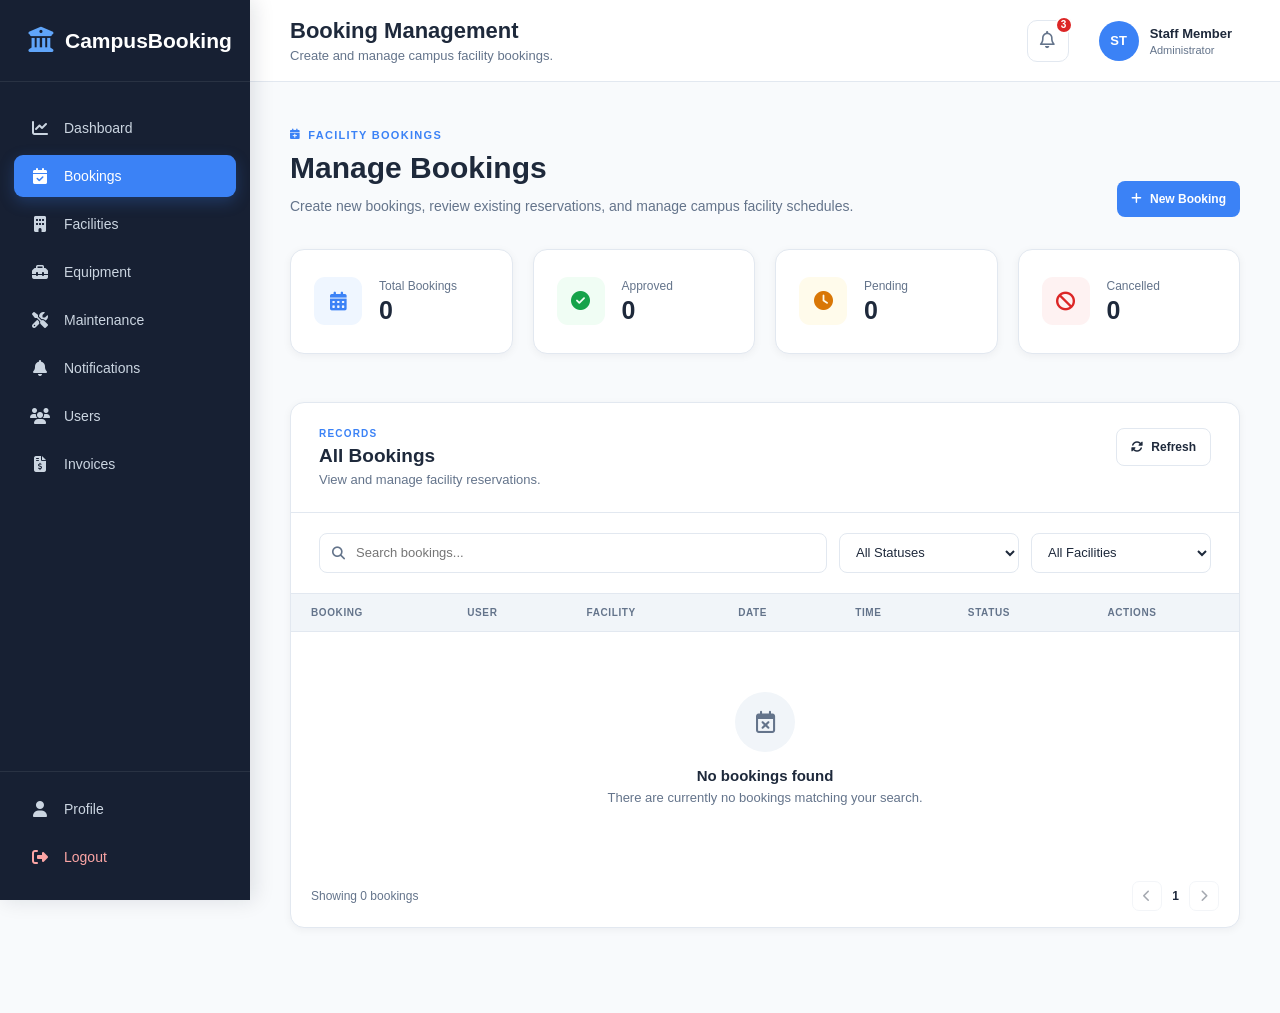
==== commit 227a06ff: "changes to styling" ====
--- a/src/main/resources/static/booking.html
+++ b/src/main/resources/static/booking.html
@@ -26,10 +26,10 @@
 
     <div class="sidebar-logo">
 
-        <i class="fa-solid fa-building"></i>
+        <i class="fa-solid fa-building-columns"></i>
 
         <span>
-            Campus Booking
+            CampusBooking
         </span>
 
     </div>
--- a/src/main/resources/static/booking.css
+++ b/src/main/resources/static/booking.css
@@ -1,6 +1,6 @@
 /* =========================================================
-   RESET
-========================================================= */
+       RESET
+    ========================================================= */
 
 * {
     margin: 0;
@@ -13,9 +13,9 @@
 }
 
 body {
-    font-family: "Segoe UI", Arial, sans-serif;
-    background: #f5f7fb;
-    color: #1f2937;
+    font-family: Arial, Helvetica, sans-serif;
+    background: var(--ivory);
+    color: var(--text);
     min-height: 100vh;
 }
 
@@ -41,10 +41,20 @@
 ========================================================= */
 
 :root {
-
-    --primary: #2563eb;
-    --primary-dark: #1d4ed8;
-    --primary-light: #eff6ff;
+    --navy: #172033;
+    --navy-light: #202b42;
+
+    --blue: #3b82f6;
+    --blue-dark: #2563eb;
+    --blue-soft: #eff6ff;
+
+    --white: #ffffff;
+    --ivory: #f8fafc;
+    --light-gray: #f1f5f9;
+    --border: #e2e8f0;
+
+    --text: #1e293b;
+    --muted: #64748b;
 
     --success: #16a34a;
     --success-light: #f0fdf4;
@@ -55,20 +65,10 @@
     --danger: #dc2626;
     --danger-light: #fef2f2;
 
-    --sidebar: #111827;
-    --sidebar-hover: #1f2937;
-
-    --white: #ffffff;
-
-    --background: #f5f7fb;
-    --border: #e5e7eb;
-
-    --text-dark: #111827;
-    --text: #374151;
-    --text-light: #6b7280;
-
-    --shadow:
-        0 4px 20px rgba(15, 23, 42, 0.06);
+    --sidebar-width: 250px;
+
+    --shadow-sm: 0 2px 8px rgba(15, 23, 42, 0.05);
+    --shadow-md: 0 8px 24px rgba(15, 23, 42, 0.08);
 
     --radius: 14px;
 }
@@ -80,117 +80,141 @@
 
 .sidebar {
     position: fixed;
+    top: 0;
     left: 0;
-    top: 0;
-
-    width: 250px;
+
+    width: var(--sidebar-width);
     height: 100vh;
 
-    background: var(--sidebar);
-    color: white;
+    background: var(--navy);
+    color: var(--white);
 
     display: flex;
     flex-direction: column;
 
     z-index: 1000;
-}
-
-
-/* Logo */
+
+    box-shadow: 4px 0 20px rgba(15, 23, 42, 0.12);
+}
+
+
+/* =========================================================
+   SIDEBAR LOGO
+========================================================= */
 
 .sidebar-logo {
-    height: 80px;
+    height: 82px;
 
     display: flex;
     align-items: center;
 
     gap: 12px;
 
-    padding: 0 25px;
-
-    font-size: 18px;
+    padding: 0 28px;
+
+    border-bottom: 1px solid rgba(255, 255, 255, 0.08);
+
+    font-size: 21px;
     font-weight: 700;
-
-    border-bottom: 1px solid rgba(255, 255, 255, 0.08);
 }
 
 .sidebar-logo i {
-    font-size: 22px;
+    font-size: 25px;
     color: #60a5fa;
 }
 
 
-/* Navigation */
+/* =========================================================
+   SIDEBAR NAVIGATION
+========================================================= */
 
 .sidebar-nav {
-    padding: 25px 15px;
+    flex: 1;
+
+    padding: 25px 14px;
 
     display: flex;
     flex-direction: column;
 
     gap: 6px;
+
+    overflow-y: auto;
 }
 
 .sidebar-nav a,
 .sidebar-bottom a {
-
-    display: flex;
-    align-items: center;
-
-    gap: 13px;
-
-    padding: 12px 15px;
+    display: flex;
+    align-items: center;
+
+    gap: 14px;
+
+    padding: 13px 16px;
 
     border-radius: 9px;
 
-    color: #9ca3af;
+    color: #cbd5e1;
+
+    text-decoration: none;
 
     font-size: 14px;
-
-    transition: 0.2s ease;
+    font-weight: 500;
+
+    transition: all 0.2s ease;
+}
+
+.sidebar-nav a i,
+.sidebar-bottom a i {
+    width: 20px;
+
+    text-align: center;
+
+    font-size: 16px;
 }
 
 .sidebar-nav a:hover,
 .sidebar-bottom a:hover {
-
-    background: var(--sidebar-hover);
-
-    color: white;
-}
+    background: rgba(255, 255, 255, 0.08);
+
+    color: var(--white);
+
+    transform: translateX(2px);
+}
+
+
+/* ACTIVE PAGE */
 
 .sidebar-nav a.active {
-
-    background: var(--primary);
-
-    color: white;
-}
-
-.sidebar-nav i,
-.sidebar-bottom i {
-    width: 20px;
-    text-align: center;
-}
-
-
-/* Sidebar bottom */
+    background: var(--blue);
+
+    color: var(--white);
+
+    box-shadow: 0 5px 15px rgba(59, 130, 246, 0.25);
+}
+
+
+/* =========================================================
+   SIDEBAR BOTTOM
+========================================================= */
 
 .sidebar-bottom {
-
-    margin-top: auto;
-
-    padding: 15px;
+    padding: 16px 14px 22px;
 
     border-top: 1px solid rgba(255, 255, 255, 0.08);
 
     display: flex;
     flex-direction: column;
 
-    gap: 5px;
+    gap: 6px;
+}
+
+.sidebar-bottom .logout {
+    color: #fca5a5;
 }
 
 .sidebar-bottom .logout:hover {
-    background: rgba(220, 38, 38, 0.15);
-    color: #f87171;
+    background: rgba(220, 38, 38, 0.12);
+
+    color: #fecaca;
 }
 
 
@@ -199,238 +223,300 @@
 ========================================================= */
 
 .main-content {
-
-    margin-left: 250px;
+    margin-left: var(--sidebar-width);
 
     min-height: 100vh;
-}
-
-
-/* =========================================================
-   TOPBAR
+
+    background: var(--ivory);
+}
+
+
+/* =========================================================
+   TOP BAR
 ========================================================= */
 
 .topbar {
-
-    height: 80px;
-
-    background: white;
+    height: 82px;
+
+    background: var(--white);
 
     border-bottom: 1px solid var(--border);
 
-    padding: 0 35px;
-
-    display: flex;
-    align-items: center;
+    display: flex;
+
+    align-items: center;
+
     justify-content: space-between;
-}
-
-.topbar-left {
-    display: flex;
-    align-items: center;
-
-    gap: 15px;
-}
-
-.topbar-left h1 {
-
-    font-size: 21px;
-
-    color: var(--text-dark);
-
-    margin-bottom: 3px;
-}
-
-.topbar-left p {
-
+
+    padding: 0 40px;
+
+    position: sticky;
+
+    top: 0;
+
+    z-index: 100;
+}
+
+.topbar-left,
+.topbar-title {
+    display: flex;
+
+    align-items: center;
+
+    gap: 16px;
+}
+
+.topbar-left h1,
+.topbar-title h1 {
+    font-size: 22px;
+
+    font-weight: 700;
+
+    color: var(--text);
+
+    margin-bottom: 4px;
+}
+
+.topbar-left p,
+.topbar-title p {
     font-size: 13px;
 
-    color: var(--text-light);
-}
-
-
-/* Topbar actions */
+    color: var(--muted);
+}
+
+
+/* =========================================================
+   MOBILE MENU
+========================================================= */
+
+.mobile-menu-btn {
+    display: none;
+
+    width: 40px;
+    height: 40px;
+
+    border: none;
+
+    background: var(--light-gray);
+
+    border-radius: 8px;
+
+    cursor: pointer;
+
+    color: var(--text);
+
+    font-size: 18px;
+}
+
+
+/* =========================================================
+   TOPBAR ACTIONS
+========================================================= */
 
 .topbar-actions {
-
-    display: flex;
-    align-items: center;
+    display: flex;
+
+    align-items: center;
+
+    gap: 22px;
+}
+
+
+/* =========================================================
+   NOTIFICATION BUTTON
+========================================================= */
+
+.notification-icon {
+    position: relative;
+
+    width: 42px;
+    height: 42px;
+
+    border: 1px solid var(--border);
+
+    border-radius: 10px;
+
+    background: var(--white);
+
+    color: var(--muted);
+
+    cursor: pointer;
+
+    font-size: 17px;
+
+    transition: all 0.2s ease;
+}
+
+.notification-icon:hover {
+    background: var(--blue-soft);
+
+    color: var(--blue);
+
+    border-color: #bfdbfe;
+}
+
+.notification-count {
+    position: absolute;
+
+    top: -5px;
+    right: -5px;
+
+    width: 18px;
+    height: 18px;
+
+    background: var(--danger);
+
+    color: var(--white);
+
+    border-radius: 50%;
+
+    display: flex;
+
+    align-items: center;
+
+    justify-content: center;
+
+    font-size: 10px;
+
+    font-weight: 700;
+
+    border: 2px solid var(--white);
+}
+
+
+/* =========================================================
+   STAFF PROFILE
+========================================================= */
+
+.staff-profile {
+    display: flex;
+
+    align-items: center;
+
+    gap: 11px;
+
+    text-decoration: none;
+
+    color: var(--text);
+
+    padding: 6px 8px;
+
+    border-radius: 10px;
+
+    transition: background 0.2s ease;
+}
+
+.staff-profile:hover {
+    background: var(--light-gray);
+}
+
+.staff-avatar {
+    width: 40px;
+    height: 40px;
+
+    border-radius: 50%;
+
+    background: var(--blue);
+
+    color: var(--white);
+
+    display: flex;
+
+    align-items: center;
+
+    justify-content: center;
+
+    font-size: 13px;
+
+    font-weight: 700;
+}
+
+.staff-info {
+    display: flex;
+
+    flex-direction: column;
+
+    gap: 3px;
+}
+
+.staff-info strong {
+    font-size: 13px;
+
+    font-weight: 700;
+}
+
+.staff-info span {
+    font-size: 11px;
+
+    color: var(--muted);
+}
+
+
+/* =========================================================
+   BOOKING PAGE
+========================================================= */
+
+.booking-page {
+    padding: 42px 40px 60px;
+
+    max-width: 1600px;
+
+    margin: 0 auto;
+}
+
+
+/* =========================================================
+   PAGE HEADER
+========================================================= */
+
+.page-header {
+    display: flex;
+
+    align-items: flex-end;
+
+    justify-content: space-between;
 
     gap: 25px;
-}
-
-
-/* Notification */
-
-.notification-icon {
-
-    position: relative;
-
-    border: none;
-
-    background: transparent;
-
-    color: #4b5563;
-
-    font-size: 19px;
-}
-
-.notification-count {
-
-    position: absolute;
-
-    top: -7px;
-    right: -8px;
-
-    width: 17px;
-    height: 17px;
-
-    display: flex;
-    align-items: center;
-    justify-content: center;
-
-    background: var(--danger);
-
-    color: white;
-
-    font-size: 9px;
-
-    border-radius: 50%;
-}
-
-
-/* Profile */
-
-.staff-profile {
-
-    display: flex;
-    align-items: center;
-
-    gap: 10px;
-}
-
-.staff-avatar {
-
-    width: 38px;
-    height: 38px;
-
-    border-radius: 50%;
-
-    background: var(--primary-light);
-
-    color: var(--primary);
-
-    display: flex;
-    align-items: center;
-    justify-content: center;
-
-    font-size: 12px;
+
+    margin-bottom: 32px;
+}
+
+.page-eyebrow {
+    display: inline-flex;
+
+    align-items: center;
+
+    gap: 7px;
+
+    color: var(--blue);
+
+    font-size: 11px;
+
     font-weight: 700;
-}
-
-.staff-info {
-
-    display: flex;
-    flex-direction: column;
-}
-
-.staff-info strong {
-
-    font-size: 13px;
-
-    color: var(--text-dark);
-}
-
-.staff-info span {
-
-    font-size: 11px;
-
-    color: var(--text-light);
-
-    margin-top: 2px;
-}
-
-
-/* Mobile menu */
-
-.mobile-menu-btn {
-
-    display: none;
-
-    border: none;
-
-    background: transparent;
-
-    font-size: 20px;
-
-    color: var(--text-dark);
-}
-
-
-/* =========================================================
-   BOOKING PAGE
-========================================================= */
-
-.booking-page {
-
-    padding: 35px;
-}
-
-
-/* =========================================================
-   PAGE HEADER
-========================================================= */
-
-.page-header {
-
-    display: flex;
-
-    align-items: flex-end;
-
-    justify-content: space-between;
-
-    gap: 25px;
-
-    margin-bottom: 30px;
-}
-
-.page-eyebrow {
-
-    display: inline-flex;
-
-    align-items: center;
-
-    gap: 7px;
-
-    color: var(--primary);
-
-    font-size: 11px;
-
-    font-weight: 700;
-
-    letter-spacing: 1.2px;
-
-    margin-bottom: 8px;
+
+    letter-spacing: 1.3px;
+
+    margin-bottom: 9px;
 }
 
 .page-header h2 {
-
     font-size: 30px;
 
-    color: var(--text-dark);
-
-    margin-bottom: 7px;
+    line-height: 1.2;
+
+    margin-bottom: 9px;
+
+    color: var(--text);
 }
 
 .page-header p {
-
-    color: var(--text-light);
+    color: var(--muted);
 
     font-size: 14px;
 
-    max-width: 600px;
-
     line-height: 1.6;
+
+    max-width: 650px;
 }
 
 
@@ -440,14 +526,13 @@
 
 .primary-btn,
 .secondary-btn {
-
     border: none;
 
-    border-radius: 9px;
-
-    padding: 11px 18px;
-
-    font-size: 13px;
+    border-radius: 8px;
+
+    padding: 11px 14px;
+
+    font-size: 12px;
 
     font-weight: 600;
 
@@ -459,26 +544,21 @@
 
     gap: 8px;
 
-    transition: 0.2s ease;
+    transition: all 0.2s ease;
 }
 
 .primary-btn {
-
-    background: var(--primary);
-
-    color: white;
+    background: var(--blue);
+
+    color: var(--white);
 }
 
 .primary-btn:hover {
-
-    background: var(--primary-dark);
-
-    transform: translateY(-1px);
+    background: var(--blue-dark);
 }
 
 .secondary-btn {
-
-    background: white;
+    background: var(--white);
 
     color: var(--text);
 
@@ -486,38 +566,36 @@
 }
 
 .secondary-btn:hover {
-
-    background: #f9fafb;
-
-    border-color: #d1d5db;
+    background: var(--light-gray);
+
+    border-color: #cbd5e1;
 }
 
 .close-btn {
-
     width: 36px;
     height: 36px;
 
     border: none;
 
-    background: #f3f4f6;
-
-    color: #6b7280;
+    background: var(--light-gray);
+
+    color: var(--muted);
 
     border-radius: 8px;
 
     display: flex;
 
     align-items: center;
+
     justify-content: center;
 
     transition: 0.2s ease;
 }
 
 .close-btn:hover {
-
-    background: #e5e7eb;
-
-    color: var(--text-dark);
+    background: var(--border);
+
+    color: var(--text);
 }
 
 
@@ -526,163 +604,176 @@
 ========================================================= */
 
 .booking-stats {
-
     display: grid;
 
     grid-template-columns: repeat(4, 1fr);
 
-    gap: 18px;
+    gap: 20px;
+
+    margin-bottom: 48px;
+}
+
+.stat-card {
+    background: var(--white);
+
+    border: 1px solid var(--border);
+
+    border-radius: 14px;
+
+    padding: 23px;
+
+    display: flex;
+
+    align-items: center;
+
+    gap: 17px;
+
+    box-shadow: var(--shadow-sm);
+
+    min-height: 105px;
+
+    transition: all 0.2s ease;
+}
+
+.stat-card:hover {
+    transform: translateY(-2px);
+
+    box-shadow: var(--shadow-md);
+}
+
+.stat-icon {
+    width: 48px;
+    height: 48px;
+
+    flex-shrink: 0;
+
+    border-radius: 11px;
+
+    background: var(--blue-soft);
+
+    color: var(--blue);
+
+    display: flex;
+
+    align-items: center;
+
+    justify-content: center;
+
+    font-size: 19px;
+}
+
+.stat-icon.blue {
+    background: var(--blue-soft);
+
+    color: var(--blue);
+}
+
+.stat-icon.green {
+    background: var(--success-light);
+
+    color: var(--success);
+}
+
+.stat-icon.orange {
+    background: var(--warning-light);
+
+    color: var(--warning);
+}
+
+.stat-icon.red {
+    background: var(--danger-light);
+
+    color: var(--danger);
+}
+
+.stat-card span {
+    display: block;
+
+    color: var(--muted);
+
+    font-size: 12px;
+
+    margin-bottom: 5px;
+}
+
+.stat-card strong {
+    display: block;
+
+    font-size: 25px;
+
+    color: var(--text);
+
+    line-height: 1;
+}
+
+
+/* =========================================================
+   BOOKING CARDS
+========================================================= */
+
+.booking-card {
+    background: var(--white);
+
+    border: 1px solid var(--border);
+
+    border-radius: 14px;
+
+    box-shadow: var(--shadow-sm);
 
     margin-bottom: 25px;
-}
-
-.stat-card {
-
-    background: white;
-
-    border: 1px solid var(--border);
-
-    border-radius: var(--radius);
-
-    padding: 20px;
-
-    display: flex;
-
-    align-items: center;
-
-    gap: 15px;
-
-    box-shadow: var(--shadow);
-}
-
-.stat-icon {
-
-    width: 45px;
-    height: 45px;
-
-    border-radius: 11px;
-
-    display: flex;
-
-    align-items: center;
-    justify-content: center;
-
-    font-size: 18px;
-}
-
-.stat-icon.blue {
-
-    background: var(--primary-light);
-
-    color: var(--primary);
-}
-
-.stat-icon.green {
-
-    background: var(--success-light);
-
-    color: var(--success);
-}
-
-.stat-icon.orange {
-
-    background: var(--warning-light);
-
-    color: var(--warning);
-}
-
-.stat-icon.red {
-
-    background: var(--danger-light);
-
-    color: var(--danger);
-}
-
-.stat-card span {
-
+
+    overflow: hidden;
+
+    transition: all 0.2s ease;
+}
+
+.booking-card:hover {
+    box-shadow: var(--shadow-md);
+}
+
+
+/* =========================================================
+   CARD HEADER
+========================================================= */
+
+.card-header {
+    padding: 25px 28px;
+
+    border-bottom: 1px solid var(--border);
+
+    display: flex;
+
+    justify-content: space-between;
+
+    align-items: flex-start;
+
+    gap: 20px;
+}
+
+.card-eyebrow {
     display: block;
 
-    font-size: 12px;
-
-    color: var(--text-light);
+    font-size: 10px;
+
+    letter-spacing: 1.2px;
+
+    font-weight: 700;
+
+    color: var(--blue);
+
+    margin-bottom: 6px;
+}
+
+.card-header h3 {
+    font-size: 19px;
+
+    color: var(--text);
 
     margin-bottom: 5px;
 }
 
-.stat-card strong {
-
-    font-size: 22px;
-
-    color: var(--text-dark);
-}
-
-
-/* =========================================================
-   CARDS
-========================================================= */
-
-.booking-card {
-
-    background: white;
-
-    border: 1px solid var(--border);
-
-    border-radius: var(--radius);
-
-    box-shadow: var(--shadow);
-
-    margin-bottom: 25px;
-
-    overflow: hidden;
-}
-
-
-/* =========================================================
-   CARD HEADER
-========================================================= */
-
-.card-header {
-
-    padding: 25px 28px;
-
-    border-bottom: 1px solid var(--border);
-
-    display: flex;
-
-    justify-content: space-between;
-
-    align-items: flex-start;
-
-    gap: 20px;
-}
-
-.card-eyebrow {
-
-    display: block;
-
-    font-size: 10px;
-
-    letter-spacing: 1.2px;
-
-    font-weight: 700;
-
-    color: var(--primary);
-
-    margin-bottom: 6px;
-}
-
-.card-header h3 {
-
-    font-size: 19px;
-
-    color: var(--text-dark);
-
-    margin-bottom: 5px;
-}
-
 .card-header p {
-
-    color: var(--text-light);
+    color: var(--muted);
 
     font-size: 13px;
 }
@@ -693,7 +784,6 @@
 ========================================================= */
 
 #bookingForm {
-
     padding: 28px;
 
     display: grid;
@@ -704,7 +794,6 @@
 }
 
 .form-group {
-
     display: flex;
 
     flex-direction: column;
@@ -713,12 +802,10 @@
 }
 
 .form-group.full-width {
-
     grid-column: 1 / -1;
 }
 
 .form-group label {
-
     font-size: 13px;
 
     font-weight: 600;
@@ -727,25 +814,23 @@
 }
 
 .form-group label span {
-
     color: var(--danger);
 }
 
 .form-group input,
 .form-group select,
 .form-group textarea {
-
     width: 100%;
 
-    border: 1px solid #d1d5db;
+    border: 1px solid var(--border);
 
     border-radius: 8px;
 
     padding: 11px 13px;
 
-    color: var(--text-dark);
-
-    background: white;
+    color: var(--text);
+
+    background: var(--white);
 
     outline: none;
 
@@ -757,25 +842,22 @@
 .form-group input:focus,
 .form-group select:focus,
 .form-group textarea:focus {
-
-    border-color: var(--primary);
+    border-color: var(--blue);
 
     box-shadow:
-        0 0 0 3px rgba(37, 99, 235, 0.08);
+            0 0 0 3px rgba(59, 130, 246, 0.08);
 }
 
 .form-group textarea {
-
     resize: vertical;
 
     min-height: 100px;
 }
 
 .form-group small {
-
     font-size: 11px;
 
-    color: var(--text-light);
+    color: var(--muted);
 }
 
 
@@ -784,7 +866,6 @@
 ========================================================= */
 
 .form-actions {
-
     grid-column: 1 / -1;
 
     display: flex;
@@ -804,7 +885,6 @@
 ========================================================= */
 
 .booking-filters {
-
     padding: 20px 28px;
 
     display: grid;
@@ -817,12 +897,10 @@
 }
 
 .search-box {
-
     position: relative;
 }
 
 .search-box i {
-
     position: absolute;
 
     left: 13px;
@@ -831,14 +909,13 @@
 
     transform: translateY(-50%);
 
-    color: #9ca3af;
+    color: var(--muted);
 
     font-size: 13px;
 }
 
 .search-box input,
 .booking-filters select {
-
     width: 100%;
 
     height: 40px;
@@ -851,7 +928,7 @@
 
     outline: none;
 
-    background: white;
+    background: var(--white);
 
     font-size: 13px;
 
@@ -859,14 +936,12 @@
 }
 
 .search-box input {
-
     padding-left: 36px;
 }
 
 .search-box input:focus,
 .booking-filters select:focus {
-
-    border-color: var(--primary);
+    border-color: var(--blue);
 }
 
 
@@ -875,14 +950,12 @@
 ========================================================= */
 
 .table-container {
-
     width: 100%;
 
     overflow-x: auto;
 }
 
 .booking-table {
-
     width: 100%;
 
     border-collapse: collapse;
@@ -891,10 +964,9 @@
 }
 
 .booking-table th {
-
-    background: #f9fafb;
-
-    color: var(--text-light);
+    background: var(--light-gray);
+
+    color: var(--muted);
 
     text-align: left;
 
@@ -912,10 +984,9 @@
 }
 
 .booking-table td {
-
     padding: 16px 20px;
 
-    border-bottom: 1px solid #f0f1f3;
+    border-bottom: 1px solid var(--light-gray);
 
     font-size: 13px;
 
@@ -923,23 +994,22 @@
 }
 
 .booking-table tbody tr {
-
     transition: 0.15s ease;
 }
 
 .booking-table tbody tr:hover {
-
-    background: #fafbfc;
-}
-
-
-/* Booking ID */
+    background: #f8fafc;
+}
+
+
+/* =========================================================
+   BOOKING ID
+========================================================= */
 
 .booking-id {
-
     font-weight: 700;
 
-    color: var(--text-dark);
+    color: var(--text);
 }
 
 
@@ -948,7 +1018,6 @@
 ========================================================= */
 
 .status-badge {
-
     display: inline-flex;
 
     align-items: center;
@@ -967,7 +1036,6 @@
 }
 
 .status-badge::before {
-
     content: "";
 
     width: 6px;
@@ -977,38 +1045,32 @@
 }
 
 .status-badge.approved {
-
     background: var(--success-light);
 
     color: var(--success);
 }
 
 .status-badge.approved::before {
-
     background: var(--success);
 }
 
 .status-badge.pending {
-
     background: var(--warning-light);
 
     color: var(--warning);
 }
 
 .status-badge.pending::before {
-
     background: var(--warning);
 }
 
 .status-badge.cancelled {
-
     background: var(--danger-light);
 
     color: var(--danger);
 }
 
 .status-badge.cancelled::before {
-
     background: var(--danger);
 }
 
@@ -1018,7 +1080,6 @@
 ========================================================= */
 
 .table-actions {
-
     display: flex;
 
     align-items: center;
@@ -1027,35 +1088,33 @@
 }
 
 .table-action {
-
     width: 31px;
     height: 31px;
 
     border: none;
 
-    background: #f3f4f6;
-
-    color: #6b7280;
+    background: var(--light-gray);
+
+    color: var(--muted);
 
     border-radius: 7px;
 
     display: flex;
 
     align-items: center;
+
     justify-content: center;
 
     transition: 0.2s ease;
 }
 
 .table-action:hover {
-
-    background: var(--primary-light);
-
-    color: var(--primary);
+    background: var(--blue-soft);
+
+    color: var(--blue);
 }
 
 .table-action.delete:hover {
-
     background: var(--danger-light);
 
     color: var(--danger);
@@ -1067,7 +1126,6 @@
 ========================================================= */
 
 .empty-state {
-
     padding: 60px 20px;
 
     text-align: center;
@@ -1076,7 +1134,6 @@
 }
 
 .empty-icon {
-
     width: 60px;
     height: 60px;
 
@@ -1084,21 +1141,21 @@
 
     border-radius: 50%;
 
-    background: #f3f4f6;
-
-    color: #9ca3af;
-
-    display: flex;
-
-    align-items: center;
+    background: var(--light-gray);
+
+    color: var(--muted);
+
+    display: flex;
+
+    align-items: center;
+
     justify-content: center;
 
     font-size: 22px;
 }
 
 .empty-state h4 {
-
-    color: var(--text-dark);
+    color: var(--text);
 
     font-size: 15px;
 
@@ -1106,8 +1163,7 @@
 }
 
 .empty-state p {
-
-    color: var(--text-light);
+    color: var(--muted);
 
     font-size: 13px;
 }
@@ -1118,7 +1174,6 @@
 ========================================================= */
 
 .table-footer {
-
     padding: 16px 20px;
 
     display: flex;
@@ -1127,13 +1182,12 @@
 
     justify-content: space-between;
 
-    color: var(--text-light);
+    color: var(--muted);
 
     font-size: 12px;
 }
 
 .pagination {
-
     display: flex;
 
     align-items: center;
@@ -1142,13 +1196,12 @@
 }
 
 .pagination-btn {
-
     width: 30px;
     height: 30px;
 
     border: 1px solid var(--border);
 
-    background: white;
+    background: var(--white);
 
     color: var(--text);
 
@@ -1157,28 +1210,26 @@
     display: flex;
 
     align-items: center;
+
     justify-content: center;
 }
 
 .pagination-btn:hover:not(:disabled) {
-
-    border-color: var(--primary);
-
-    color: var(--primary);
+    border-color: var(--blue);
+
+    color: var(--blue);
 }
 
 .pagination-btn:disabled {
-
     opacity: 0.4;
 
     cursor: not-allowed;
 }
 
 #currentPage {
-
     font-weight: 600;
 
-    color: var(--text-dark);
+    color: var(--text);
 }
 
 
@@ -1187,7 +1238,6 @@
 ========================================================= */
 
 .modal-overlay {
-
     position: fixed;
 
     inset: 0;
@@ -1197,6 +1247,7 @@
     display: none;
 
     align-items: center;
+
     justify-content: center;
 
     padding: 20px;
@@ -1205,22 +1256,20 @@
 }
 
 .modal-overlay.active {
-
     display: flex;
 }
 
 .booking-modal {
-
     width: 100%;
 
     max-width: 600px;
 
-    background: white;
+    background: var(--white);
 
     border-radius: 16px;
 
     box-shadow:
-        0 25px 60px rgba(0, 0, 0, 0.18);
+            0 25px 60px rgba(0, 0, 0, 0.18);
 
     overflow: hidden;
 
@@ -1228,20 +1277,20 @@
 }
 
 @keyframes modalAppear {
-
     from {
         opacity: 0;
+
         transform: translateY(10px) scale(0.98);
     }
 
     to {
         opacity: 1;
+
         transform: translateY(0) scale(1);
     }
 }
 
 .modal-header {
-
     padding: 23px 25px;
 
     display: flex;
@@ -1254,10 +1303,9 @@
 }
 
 .modal-header h3 {
-
     font-size: 19px;
 
-    color: var(--text-dark);
+    color: var(--text);
 }
 
 
@@ -1266,7 +1314,6 @@
 ========================================================= */
 
 .booking-details {
-
     padding: 25px;
 
     display: grid;
@@ -1277,19 +1324,17 @@
 }
 
 .detail-item {
-
     padding: 15px;
 
-    background: #f9fafb;
+    background: var(--light-gray);
 
     border-radius: 9px;
 
-    border: 1px solid #f0f1f3;
+    border: 1px solid var(--border);
 }
 
 .detail-item span,
 .detail-purpose span {
-
     display: block;
 
     font-size: 10px;
@@ -1298,7 +1343,7 @@
 
     letter-spacing: 0.6px;
 
-    color: var(--text-light);
+    color: var(--muted);
 
     font-weight: 700;
 
@@ -1306,27 +1351,24 @@
 }
 
 .detail-item strong {
-
     font-size: 13px;
 
-    color: var(--text-dark);
+    color: var(--text);
 }
 
 .detail-purpose {
-
     grid-column: 1 / -1;
 
     padding: 15px;
 
-    background: #f9fafb;
+    background: var(--light-gray);
 
     border-radius: 9px;
 
-    border: 1px solid #f0f1f3;
+    border: 1px solid var(--border);
 }
 
 .detail-purpose p {
-
     color: var(--text);
 
     font-size: 13px;
@@ -1340,7 +1382,6 @@
 ========================================================= */
 
 .hidden {
-
     display: none !important;
 }
 
@@ -1349,176 +1390,208 @@
    RESPONSIVE
 ========================================================= */
 
-@media (max-width: 1100px) {
+@media (max-width: 1200px) {
 
     .booking-stats {
-
         grid-template-columns: repeat(2, 1fr);
     }
 
     .booking-filters {
-
         grid-template-columns: 1fr 1fr;
     }
 
     .search-box {
-
         grid-column: 1 / -1;
     }
 }
 
 
-@media (max-width: 850px) {
+/* =========================================================
+   TABLET
+========================================================= */
+
+@media (max-width: 900px) {
+
+    :root {
+        --sidebar-width: 220px;
+    }
 
     .sidebar {
-
-        transform: translateX(-100%);
-
-        transition: 0.25s ease;
+        width: 220px;
+    }
+
+    .main-content {
+        margin-left: 220px;
+    }
+
+    .booking-page {
+        padding: 32px 25px 50px;
+    }
+
+    .topbar {
+        padding: 0 25px;
+    }
+
+    #bookingForm {
+        grid-template-columns: 1fr;
+    }
+
+    .form-group.full-width {
+        grid-column: auto;
+    }
+
+    .form-actions {
+        grid-column: auto;
+    }
+}
+
+
+/* =========================================================
+   MOBILE
+========================================================= */
+
+@media (max-width: 700px) {
+
+    .sidebar {
+        left: -250px;
+
+        transition: left 0.25s ease;
     }
 
     .sidebar.open {
-
-        transform: translateX(0);
+        left: 0;
     }
 
     .main-content {
-
         margin-left: 0;
     }
 
     .mobile-menu-btn {
-
-        display: block;
+        display: flex;
+
+        align-items: center;
+
+        justify-content: center;
     }
 
     .topbar {
-
-        padding: 0 20px;
+        height: auto;
+
+        min-height: 75px;
+
+        padding: 15px 20px;
+    }
+
+    .topbar-title h1,
+    .topbar-left h1 {
+        font-size: 19px;
+    }
+
+    .topbar-title p,
+    .topbar-left p {
+        display: none;
     }
 
     .staff-info {
-
         display: none;
     }
 
+    .topbar-actions {
+        gap: 10px;
+    }
+
     .booking-page {
-
-        padding: 25px 20px;
+        padding: 28px 20px 45px;
     }
 
     .page-header {
+        flex-direction: column;
 
         align-items: flex-start;
-
+    }
+
+    .page-header h2 {
+        font-size: 25px;
+    }
+
+    .booking-stats {
+        grid-template-columns: 1fr;
+
+        gap: 14px;
+
+        margin-bottom: 38px;
+    }
+
+    .booking-filters {
+        grid-template-columns: 1fr;
+    }
+
+    .search-box {
+        grid-column: auto;
+    }
+
+    .card-header {
+        padding: 20px;
+    }
+
+    #bookingForm {
+        padding: 20px;
+    }
+
+    .form-actions {
+        flex-direction: column-reverse;
+    }
+
+    .form-actions button {
+        width: 100%;
+    }
+
+    .booking-details {
+        grid-template-columns: 1fr;
+    }
+
+    .detail-purpose {
+        grid-column: auto;
+    }
+
+    .table-footer {
         flex-direction: column;
-    }
-
-    #bookingForm {
-
-        grid-template-columns: 1fr;
-    }
-
-    .form-group.full-width {
-
-        grid-column: auto;
-    }
-
-    .form-actions {
-
-        grid-column: auto;
-    }
-}
-
-
-@media (max-width: 600px) {
+
+        gap: 12px;
+
+        align-items: flex-start;
+    }
+}
+
+
+/* =========================================================
+   SMALL MOBILE
+========================================================= */
+
+@media (max-width: 450px) {
+
+    .booking-page {
+        padding: 24px 15px 40px;
+    }
 
     .topbar {
-
-        height: 70px;
-    }
-
-    .topbar-left h1 {
-
-        font-size: 17px;
-    }
-
-    .topbar-left p {
-
-        display: none;
-    }
-
-    .topbar-actions {
-
-        gap: 12px;
-    }
-
-    .staff-profile {
-
-        display: none;
-    }
-
-    .booking-page {
-
-        padding: 20px 15px;
+        padding: 14px 15px;
     }
 
     .page-header h2 {
-
-        font-size: 25px;
-    }
-
-    .booking-stats {
-
-        grid-template-columns: 1fr;
-    }
-
-    .booking-filters {
-
-        grid-template-columns: 1fr;
-    }
-
-    .search-box {
-
-        grid-column: auto;
-    }
-
-    .card-header {
-
-        padding: 20px;
-    }
-
-    #bookingForm {
-
-        padding: 20px;
-    }
-
-    .form-actions {
-
-        flex-direction: column-reverse;
-    }
-
-    .form-actions button {
-
-        width: 100%;
-    }
-
-    .booking-details {
-
-        grid-template-columns: 1fr;
-    }
-
-    .detail-purpose {
-
-        grid-column: auto;
-    }
-
-    .table-footer {
-
-        flex-direction: column;
-
-        gap: 12px;
-
-        align-items: flex-start;
+        font-size: 23px;
+    }
+
+    .stat-card {
+        padding: 18px;
+    }
+
+    .booking-card {
+        border-radius: 12px;
+    }
+
+    .staff-avatar {
+        width: 36px;
+        height: 36px;
     }
 }
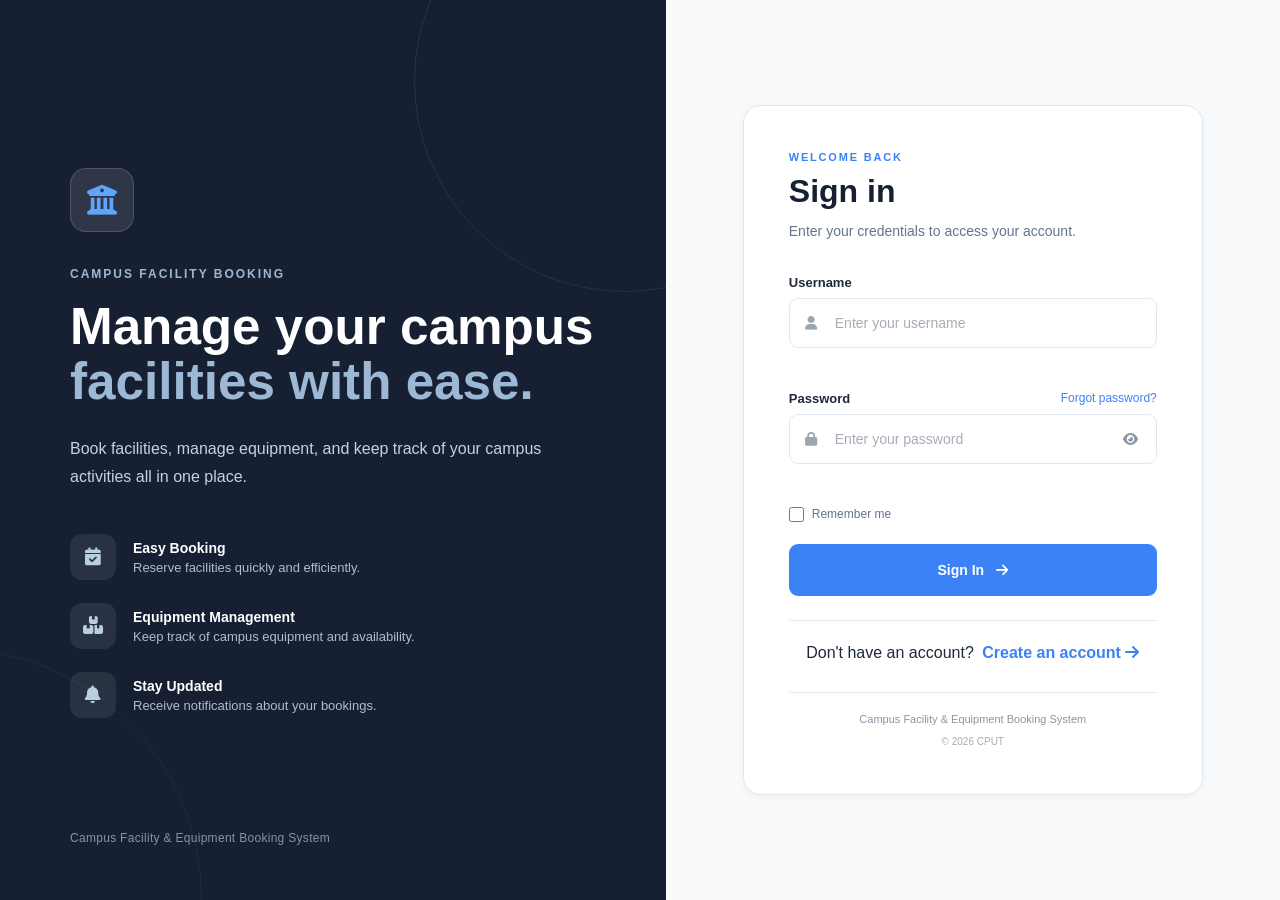
==== commit 00a7023b: "Connect login/register to dashboards, add student/staff roles and permissions, sample data" ====
--- a/src/main/resources/static/booking.html
+++ b/src/main/resources/static/booking.html
@@ -13,6 +13,9 @@
     <link
             rel="stylesheet"
             href="https://cdnjs.cloudflare.com/ajax/libs/font-awesome/6.5.2/css/all.min.css">
+    <!-- Sign-in check + student/staff permissions -->
+    <script src="auth.js"></script>
+
 </head>
 
 <body>
@@ -616,6 +619,10 @@
                         Pending
                     </option>
 
+                    <option value="rejected">
+                        Rejected
+                    </option>
+
                     <option value="cancelled">
                         Cancelled
                     </option>
--- a/src/main/resources/static/booking.css
+++ b/src/main/resources/static/booking.css
@@ -1064,13 +1064,15 @@
     background: var(--warning);
 }
 
-.status-badge.cancelled {
+.status-badge.cancelled,
+.status-badge.rejected {
     background: var(--danger-light);
 
     color: var(--danger);
 }
 
-.status-badge.cancelled::before {
+.status-badge.cancelled::before,
+.status-badge.rejected::before {
     background: var(--danger);
 }
 
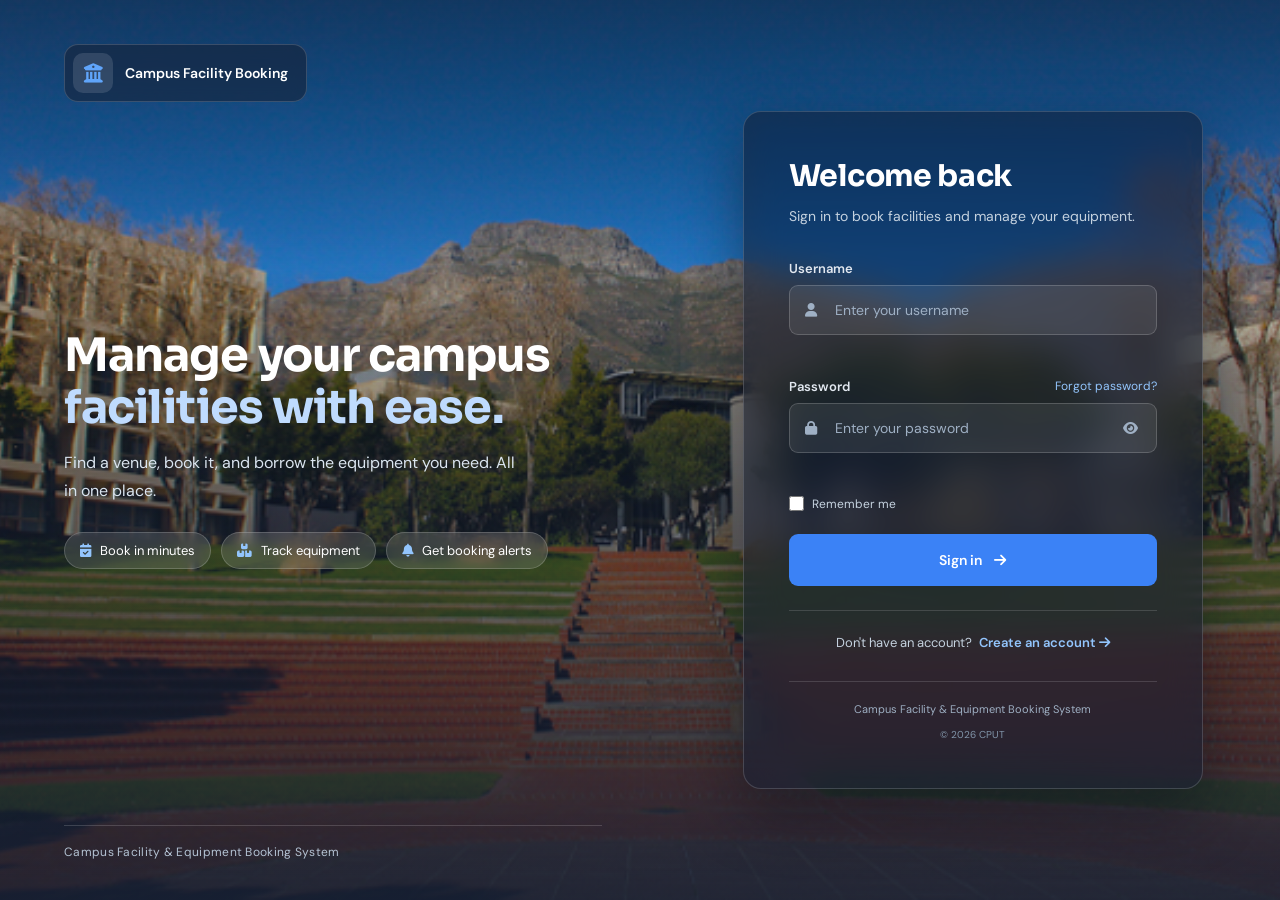
==== commit 445a36a8: "updated" ====
--- a/src/main/resources/static/booking.html
+++ b/src/main/resources/static/booking.html
@@ -1,3 +1,4 @@
+
 <!DOCTYPE html>
 <html lang="en">
 
@@ -7,19 +8,18 @@
 
     <title>Booking Management | Campus Facility Booking</title>
 
+    <!-- Booking CSS -->
     <link rel="stylesheet" href="booking.css">
 
     <!-- Font Awesome -->
-    <link
-            rel="stylesheet"
-            href="https://cdnjs.cloudflare.com/ajax/libs/font-awesome/6.5.2/css/all.min.css">
-    <!-- Sign-in check + student/staff permissions -->
+    <link rel="stylesheet"
+          href="https://cdnjs.cloudflare.com/ajax/libs/font-awesome/6.5.2/css/all.min.css">
+
+    <!-- Authentication and permissions -->
     <script src="auth.js"></script>
-
 </head>
 
 <body>
-
 
 <!-- =========================================================
      SIDEBAR
@@ -28,15 +28,9 @@
 <aside class="sidebar">
 
     <div class="sidebar-logo">
-
         <i class="fa-solid fa-building-columns"></i>
-
-        <span>
-            CampusBooking
-        </span>
-
+        <span>CampusBooking</span>
     </div>
-
 
     <nav class="sidebar-nav">
 
@@ -76,15 +70,11 @@
         </a>
 
         <a href="invoice.html">
-
             <i class="fa-solid fa-file-invoice-dollar"></i>
-
             <span>Invoices</span>
-
         </a>
 
     </nav>
-
 
     <div class="sidebar-bottom">
 
@@ -102,64 +92,51 @@
 
 </aside>
 
-
-
 <!-- =========================================================
      MAIN CONTENT
 ========================================================= -->
 
 <main class="main-content">
 
-
-    <!-- =====================================================
-         TOP BAR
-    ====================================================== -->
-
+    <!-- TOP BAR -->
     <header class="topbar">
 
         <div class="topbar-left">
 
-            <button
-                    type="button"
+            <button type="button"
                     id="mobileMenuBtn"
-                    class="mobile-menu-btn">
+                    class="mobile-menu-btn"
+                    aria-label="Toggle menu">
 
                 <i class="fa-solid fa-bars"></i>
 
             </button>
 
-
             <div>
-
-                <h1>
-                    Booking Management
-                </h1>
-
-                <p>
-                    Create and manage campus facility bookings.
-                </p>
-
+                <h1>Booking Management</h1>
+                <p>Create and manage campus facility bookings.</p>
             </div>
 
         </div>
 
-
         <div class="topbar-actions">
 
-            <button
-                    type="button"
+            <!-- DYNAMIC NOTIFICATION BELL -->
+            <button type="button"
                     class="notification-icon"
-                    onclick="window.location.href='notification.html'">
+                    onclick="window.location.href='notification.html'"
+                    aria-label="Open notifications">
 
                 <i class="fa-regular fa-bell"></i>
 
-                <span class="notification-count">
-                    3
-                </span>
+                <!-- No hardcoded number -->
+                <span class="notification-count"
+                      style="display: none;"
+                      aria-live="polite"></span>
 
             </button>
 
-
+            <!-- LOGGED-IN USER -->
             <div class="staff-profile">
 
                 <div class="staff-avatar">
@@ -167,15 +144,8 @@
                 </div>
 
                 <div class="staff-info">
-
-                    <strong>
-                        Staff Member
-                    </strong>
-
-                    <span>
-                        Administrator
-                    </span>
-
+                    <strong>Staff Member</strong>
+                    <span>Administrator</span>
                 </div>
 
             </div>
@@ -184,34 +154,23 @@
 
     </header>
 
-
-
     <!-- =====================================================
-         PAGE
+         BOOKING PAGE
     ====================================================== -->
 
     <section class="booking-page">
 
-
-        <!-- =================================================
-             PAGE HEADER
-        ================================================== -->
-
+        <!-- PAGE HEADER -->
         <div class="page-header">
 
             <div>
 
                 <span class="page-eyebrow">
-
                     <i class="fa-solid fa-calendar-plus"></i>
-
                     FACILITY BOOKINGS
-
                 </span>
 
-                <h2>
-                    Manage Bookings
-                </h2>
+                <h2>Manage Bookings</h2>
 
                 <p>
                     Create new bookings, review existing reservations,
@@ -220,122 +179,87 @@
 
             </div>
 
-
-            <button
-                    type="button"
+            <button type="button"
                     id="newBookingBtn"
                     class="primary-btn">
 
                 <i class="fa-solid fa-plus"></i>
-
                 New Booking
 
             </button>
 
         </div>
 
-
-
         <!-- =================================================
-             STATISTICS
+             BOOKING STATISTICS
         ================================================== -->
 
         <div class="booking-stats">
 
+            <!-- TOTAL BOOKINGS -->
             <div class="stat-card">
 
                 <div class="stat-icon blue">
-
                     <i class="fa-solid fa-calendar-days"></i>
-
                 </div>
 
                 <div>
-
                     <span>Total Bookings</span>
-
-                    <strong id="totalBookings">
-                        0
-                    </strong>
-
-                </div>
-
-            </div>
-
-
+                    <strong id="totalBookings">0</strong>
+                </div>
+
+            </div>
+
+            <!-- APPROVED -->
             <div class="stat-card">
 
                 <div class="stat-icon green">
-
                     <i class="fa-solid fa-circle-check"></i>
-
                 </div>
 
                 <div>
-
                     <span>Approved</span>
-
-                    <strong id="approvedBookings">
-                        0
-                    </strong>
-
-                </div>
-
-            </div>
-
-
+                    <strong id="approvedBookings">0</strong>
+                </div>
+
+            </div>
+
+            <!-- PENDING -->
             <div class="stat-card">
 
                 <div class="stat-icon orange">
-
                     <i class="fa-solid fa-clock"></i>
-
                 </div>
 
                 <div>
-
                     <span>Pending</span>
-
-                    <strong id="pendingBookings">
-                        0
-                    </strong>
-
-                </div>
-
-            </div>
-
-
+                    <strong id="pendingBookings">0</strong>
+                </div>
+
+            </div>
+
+            <!-- CANCELLED -->
             <div class="stat-card">
 
                 <div class="stat-icon red">
-
                     <i class="fa-solid fa-ban"></i>
-
                 </div>
 
                 <div>
-
                     <span>Cancelled</span>
-
-                    <strong id="cancelledBookings">
-                        0
-                    </strong>
-
+                    <strong id="cancelledBookings">0</strong>
                 </div>
 
             </div>
 
         </div>
-
-
 
         <!-- =================================================
              CREATE BOOKING FORM
         ================================================== -->
 
-        <section
-                id="bookingFormSection"
-                class="booking-card hidden">
+        <section id="bookingFormSection"
+                 class="booking-card hidden">
 
             <div class="card-header">
 
@@ -355,11 +279,10 @@
 
                 </div>
 
-
-                <button
-                        type="button"
+                <button type="button"
                         id="closeFormBtn"
-                        class="close-btn">
+                        class="close-btn"
+                        aria-label="Close booking form">
 
                     <i class="fa-solid fa-xmark"></i>
 
@@ -367,14 +290,9 @@
 
             </div>
 
-
             <form id="bookingForm">
 
-
-                <!-- =========================================
-                     USER
-                ========================================== -->
-
+                <!-- USER -->
                 <div class="form-group">
 
                     <label for="userId">
@@ -382,8 +300,7 @@
                         <span>*</span>
                     </label>
 
-                    <select
-                            id="userId"
+                    <select id="userId"
                             name="userId"
                             required>
 
@@ -391,10 +308,7 @@
                             Select a user
                         </option>
 
-                        <!--
-                            JavaScript will populate users
-                            from the backend.
-                        -->
+                        <!-- Populated by booking.js -->
 
                     </select>
 
@@ -404,12 +318,7 @@
 
                 </div>
 
-
-
-                <!-- =========================================
-                     FACILITY
-                ========================================== -->
-
+                <!-- FACILITY -->
                 <div class="form-group">
 
                     <label for="facilityId">
@@ -417,8 +326,7 @@
                         <span>*</span>
                     </label>
 
-                    <select
-                            id="facilityId"
+                    <select id="facilityId"
                             name="facilityId"
                             required>
 
@@ -426,16 +334,13 @@
                             Select a facility
                         </option>
 
+                        <!-- Populated by booking.js -->
+
                     </select>
 
                 </div>
 
-
-
-                <!-- =========================================
-                     DATE
-                ========================================== -->
-
+                <!-- DATE -->
                 <div class="form-group">
 
                     <label for="bookingDate">
@@ -443,20 +348,14 @@
                         <span>*</span>
                     </label>
 
-                    <input
-                            type="date"
-                            id="bookingDate"
-                            name="bookingDate"
-                            required>
-
-                </div>
-
-
-
-                <!-- =========================================
-                     TIME SLOT
-                ========================================== -->
-
+                    <input type="date"
+                           id="bookingDate"
+                           name="bookingDate"
+                           required>
+
+                </div>
+
+                <!-- TIME SLOT -->
                 <div class="form-group">
 
                     <label for="timeSlotId">
@@ -464,8 +363,7 @@
                         <span>*</span>
                     </label>
 
-                    <select
-                            id="timeSlotId"
+                    <select id="timeSlotId"
                             name="timeSlotId"
                             required>
 
@@ -473,6 +371,8 @@
                             Select a time slot
                         </option>
 
+                        <!-- Populated by booking.js -->
+
                     </select>
 
                     <small>
@@ -481,12 +381,7 @@
 
                 </div>
 
-
-
-                <!-- =========================================
-                     PURPOSE
-                ========================================== -->
-
+                <!-- PURPOSE -->
                 <div class="form-group full-width">
 
                     <label for="purpose">
@@ -494,31 +389,23 @@
                         <span>*</span>
                     </label>
 
-                    <textarea
-                            id="purpose"
-                            name="purpose"
-                            rows="4"
-                            maxlength="500"
-                            placeholder="Explain the purpose of this booking..."
-                            required></textarea>
-
-                    <small
-                            id="purposeCount">
+                    <textarea id="purpose"
+                              name="purpose"
+                              rows="4"
+                              maxlength="500"
+                              placeholder="Explain the purpose of this booking..."
+                              required></textarea>
+
+                    <small id="purposeCount">
                         0 / 500
                     </small>
 
                 </div>
 
-
-
-                <!-- =========================================
-                     ACTIONS
-                ========================================== -->
-
+                <!-- FORM ACTIONS -->
                 <div class="form-actions">
 
-                    <button
-                            type="button"
+                    <button type="button"
                             id="cancelBookingBtn"
                             class="secondary-btn">
 
@@ -526,14 +413,11 @@
 
                     </button>
 
-
-                    <button
-                            type="submit"
+                    <button type="submit"
                             id="submitBookingBtn"
                             class="primary-btn">
 
                         <i class="fa-solid fa-calendar-check"></i>
-
                         Create Booking
 
                     </button>
@@ -543,8 +427,6 @@
             </form>
 
         </section>
-
-
 
         <!-- =================================================
              BOOKINGS LIST
@@ -552,9 +434,7 @@
 
         <section class="booking-card">
 
-
-            <!-- Card header -->
-
+            <!-- LIST HEADER -->
             <div class="card-header booking-list-header">
 
                 <div>
@@ -563,9 +443,7 @@
                         RECORDS
                     </span>
 
-                    <h3>
-                        All Bookings
-                    </h3>
+                    <h3>All Bookings</h3>
 
                     <p>
                         View and manage facility reservations.
@@ -573,38 +451,32 @@
 
                 </div>
 
-
-                <button
-                        type="button"
+                <button type="button"
                         id="refreshBtn"
                         class="secondary-btn">
 
                     <i class="fa-solid fa-rotate"></i>
-
                     Refresh
 
                 </button>
 
             </div>
 
-
-
-            <!-- Filters -->
-
+            <!-- FILTERS -->
             <div class="booking-filters">
 
+                <!-- SEARCH -->
                 <div class="search-box">
 
                     <i class="fa-solid fa-magnifying-glass"></i>
 
-                    <input
-                            type="text"
-                            id="bookingSearch"
-                            placeholder="Search bookings...">
-
-                </div>
-
-
+                    <input type="text"
+                           id="bookingSearch"
+                           placeholder="Search bookings...">
+
+                </div>
+
+                <!-- STATUS FILTER -->
                 <select id="statusFilter">
 
                     <option value="all">
@@ -629,7 +501,7 @@
 
                 </select>
 
-
+                <!-- FACILITY FILTER -->
                 <select id="facilityFilter">
 
                     <option value="all">
@@ -640,9 +512,9 @@
 
             </div>
 
-
-
-            <!-- Table -->
+            <!-- =================================================
+                 BOOKING TABLE
+            ================================================== -->
 
             <div class="table-container">
 
@@ -651,64 +523,34 @@
                     <thead>
 
                     <tr>
-
-                        <th>
-                            Booking
-                        </th>
-
-                        <th>
-                            User
-                        </th>
-
-                        <th>
-                            Facility
-                        </th>
-
-                        <th>
-                            Date
-                        </th>
-
-                        <th>
-                            Time
-                        </th>
-
-                        <th>
-                            Status
-                        </th>
-
-                        <th>
-                            Actions
-                        </th>
-
+                        <th>Booking</th>
+                        <th>User</th>
+                        <th>Facility</th>
+                        <th>Date</th>
+                        <th>Time</th>
+                        <th>Status</th>
+                        <th>Actions</th>
                     </tr>
 
                     </thead>
 
-
                     <tbody id="bookingTableBody">
 
-                    <!-- JavaScript inserts bookings here -->
+                    <!-- Bookings inserted by booking.js -->
 
                     </tbody>
 
                 </table>
 
-
-                <!-- Empty state -->
-
-                <div
-                        id="emptyState"
-                        class="empty-state">
+                <!-- EMPTY STATE -->
+                <div id="emptyState"
+                     class="empty-state">
 
                     <div class="empty-icon">
-
                         <i class="fa-regular fa-calendar-xmark"></i>
-
                     </div>
 
-                    <h4>
-                        No bookings found
-                    </h4>
+                    <h4>No bookings found</h4>
 
                     <p>
                         There are currently no bookings matching your search.
@@ -718,40 +560,32 @@
 
             </div>
 
-
-
-            <!-- Table footer -->
-
+            <!-- TABLE FOOTER -->
             <div class="table-footer">
 
                 <span id="bookingCount">
                     Showing 0 bookings
                 </span>
 
-
                 <div class="pagination">
 
-                    <button
-                            type="button"
+                    <button type="button"
                             id="previousPage"
                             class="pagination-btn"
-                            disabled>
+                            disabled
+                            aria-label="Previous page">
 
                         <i class="fa-solid fa-chevron-left"></i>
 
                     </button>
 
-
-                    <span id="currentPage">
-                        1
-                    </span>
-
-
-                    <button
-                            type="button"
+                    <span id="currentPage">1</span>
+
+                    <button type="button"
                             id="nextPage"
                             class="pagination-btn"
-                            disabled>
+                            disabled
+                            aria-label="Next page">
 
                         <i class="fa-solid fa-chevron-right"></i>
 
@@ -763,24 +597,20 @@
 
         </section>
 
-
     </section>
 
 </main>
-
-
 
 <!-- =========================================================
      VIEW BOOKING MODAL
 ========================================================= -->
 
-<div
-        id="viewBookingModal"
-        class="modal-overlay">
+<div id="viewBookingModal"
+     class="modal-overlay">
 
     <div class="booking-modal">
 
-
+        <!-- MODAL HEADER -->
         <div class="modal-header">
 
             <div>
@@ -789,17 +619,14 @@
                     BOOKING DETAILS
                 </span>
 
-                <h3>
-                    Booking Information
-                </h3>
-
-            </div>
-
-
-            <button
-                    type="button"
+                <h3>Booking Information</h3>
+
+            </div>
+
+            <button type="button"
                     id="closeViewModalBtn"
-                    class="close-btn">
+                    class="close-btn"
+                    aria-label="Close booking details">
 
                 <i class="fa-solid fa-xmark"></i>
 
@@ -807,115 +634,74 @@
 
         </div>
 
-
+        <!-- BOOKING DETAILS -->
         <div class="booking-details">
 
-
             <div class="detail-item">
 
-                <span>
-                    Booking ID
-                </span>
-
-                <strong id="viewBookingId">
-                    -
-                </strong>
-
-            </div>
-
+                <span>Booking ID</span>
+                <strong id="viewBookingId">-</strong>
+
+            </div>
 
             <div class="detail-item">
 
-                <span>
-                    User
-                </span>
-
-                <strong id="viewUser">
-                    -
-                </strong>
-
-            </div>
-
+                <span>User</span>
+                <strong id="viewUser">-</strong>
+
+            </div>
 
             <div class="detail-item">
 
-                <span>
-                    Facility
-                </span>
-
-                <strong id="viewFacility">
-                    -
-                </strong>
-
-            </div>
-
+                <span>Facility</span>
+                <strong id="viewFacility">-</strong>
+
+            </div>
 
             <div class="detail-item">
 
-                <span>
-                    Date
-                </span>
-
-                <strong id="viewDate">
-                    -
-                </strong>
-
-            </div>
-
+                <span>Date</span>
+                <strong id="viewDate">-</strong>
+
+            </div>
 
             <div class="detail-item">
 
-                <span>
-                    Time
-                </span>
-
-                <strong id="viewTime">
-                    -
-                </strong>
-
-            </div>
-
+                <span>Time</span>
+                <strong id="viewTime">-</strong>
+
+            </div>
 
             <div class="detail-item">
 
-                <span>
-                    Status
-                </span>
-
-                <strong id="viewStatus">
-                    -
-                </strong>
-
-            </div>
-
+                <span>Status</span>
+                <strong id="viewStatus">-</strong>
+
+            </div>
 
             <div class="detail-purpose">
 
-                <span>
-                    Purpose
-                </span>
-
-                <p id="viewPurpose">
-                    -
-                </p>
-
-            </div>
-
+                <span>Purpose</span>
+
+                <p id="viewPurpose">-</p>
+
+            </div>
 
         </div>
 
     </div>
 
 </div>
-
-
 
 <!-- =========================================================
      JAVASCRIPT
 ========================================================= -->
 
+<!-- Shared notification counter -->
+<script src="notification-badge.js"></script>
+
+<!-- Existing booking functionality -->
 <script src="booking.js"></script>
 
 </body>
-
-</html>+</html>
